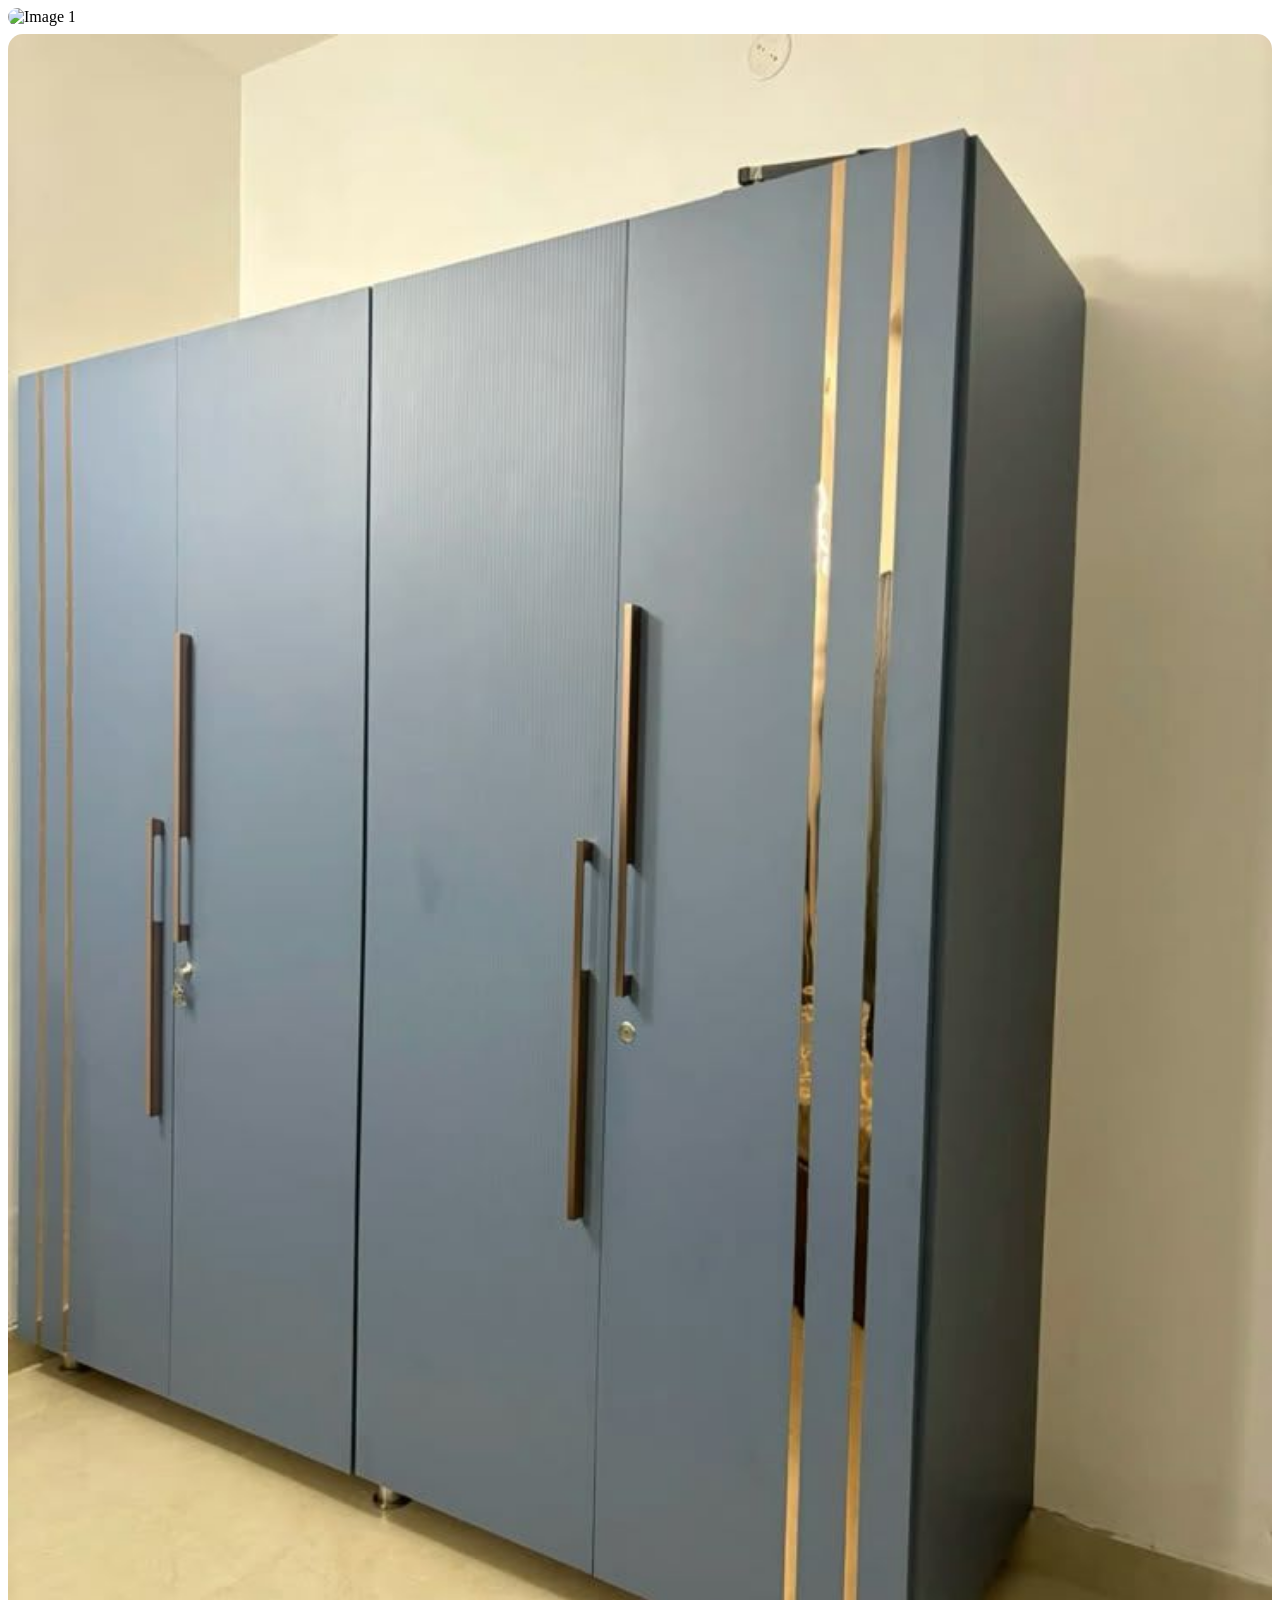
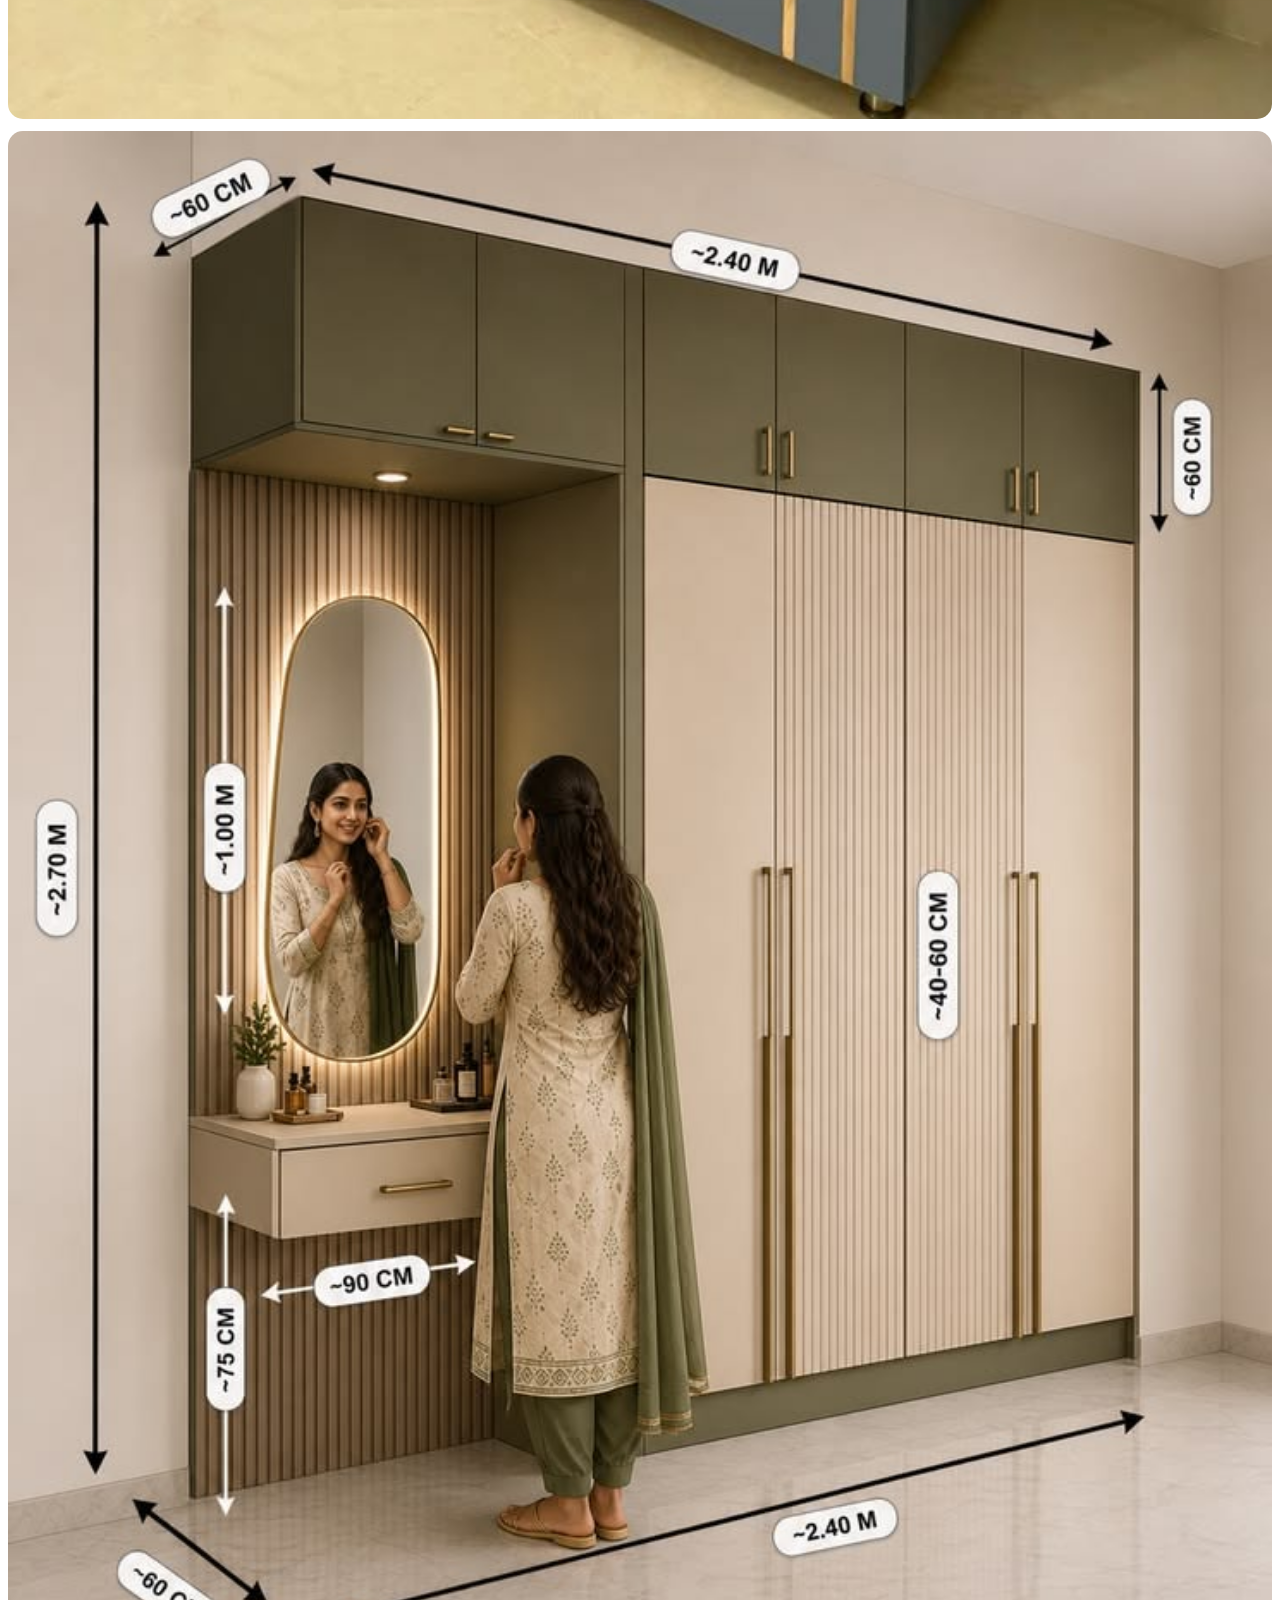
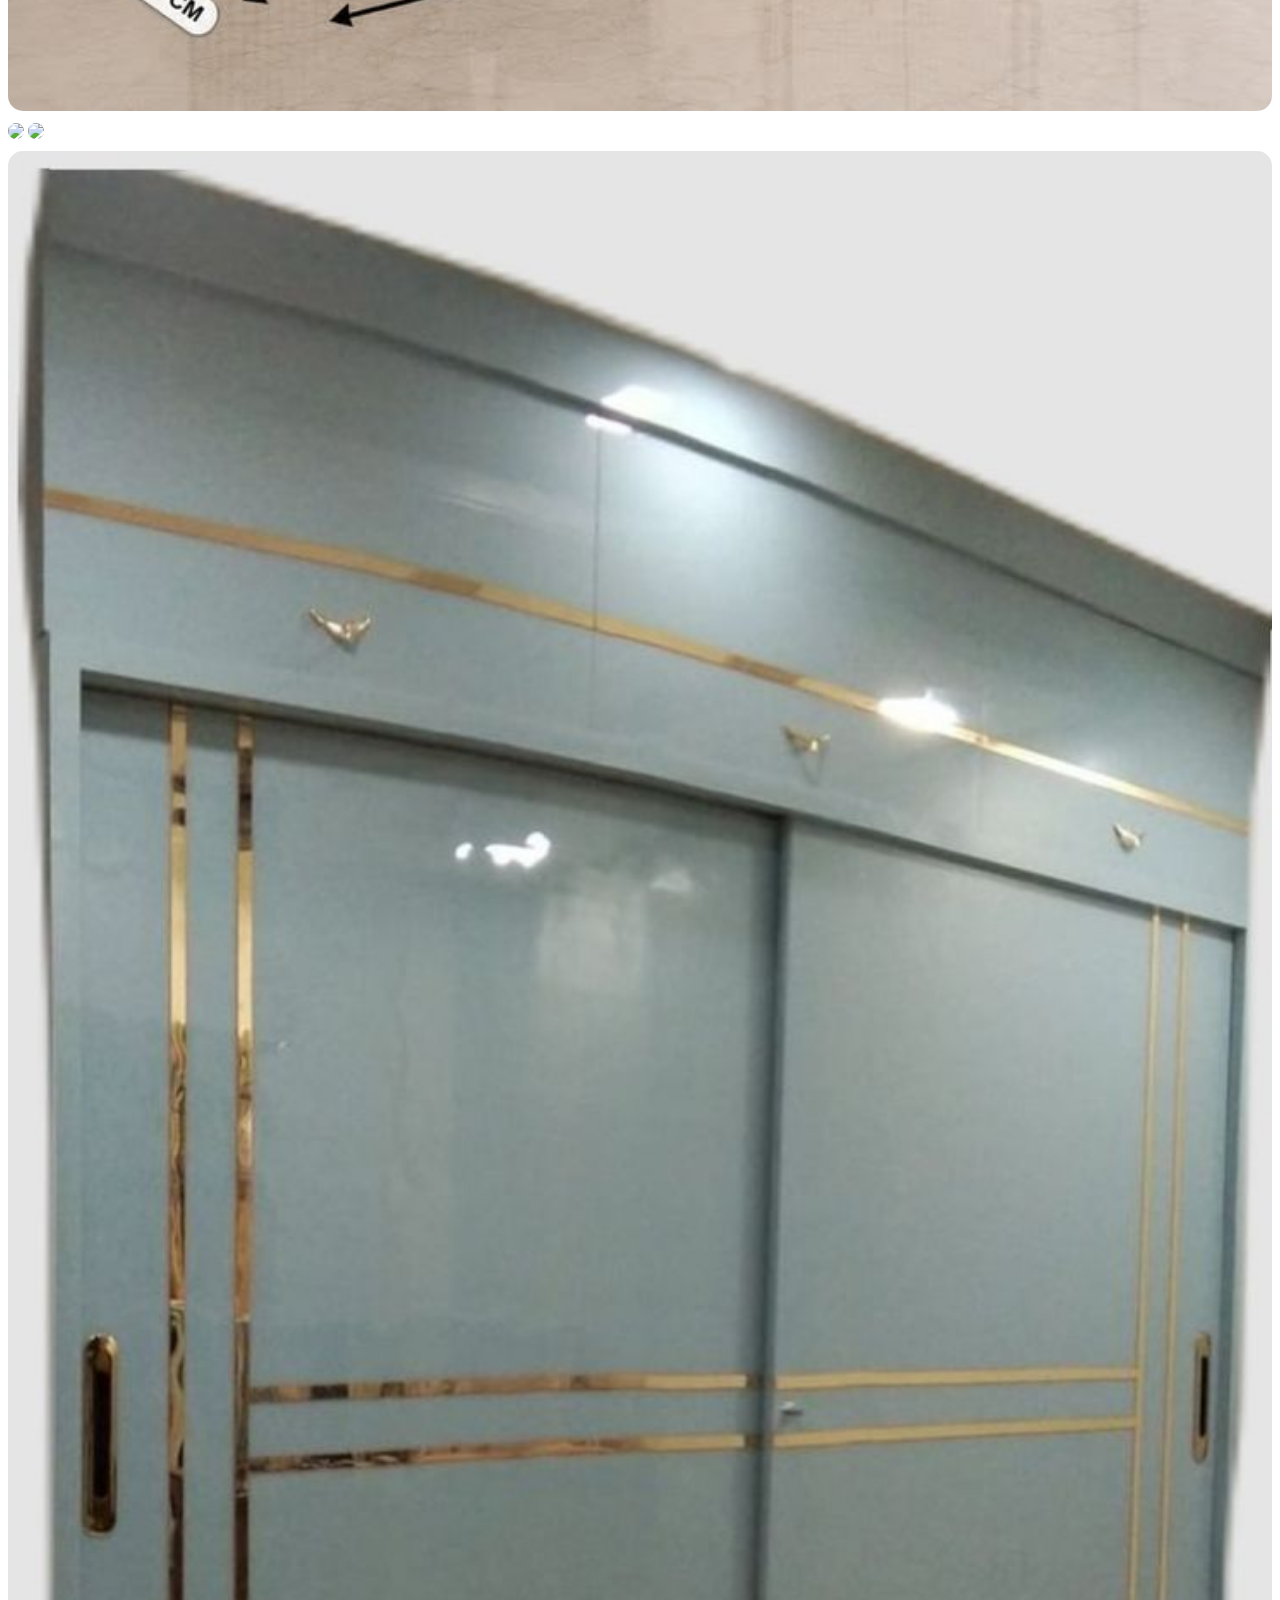
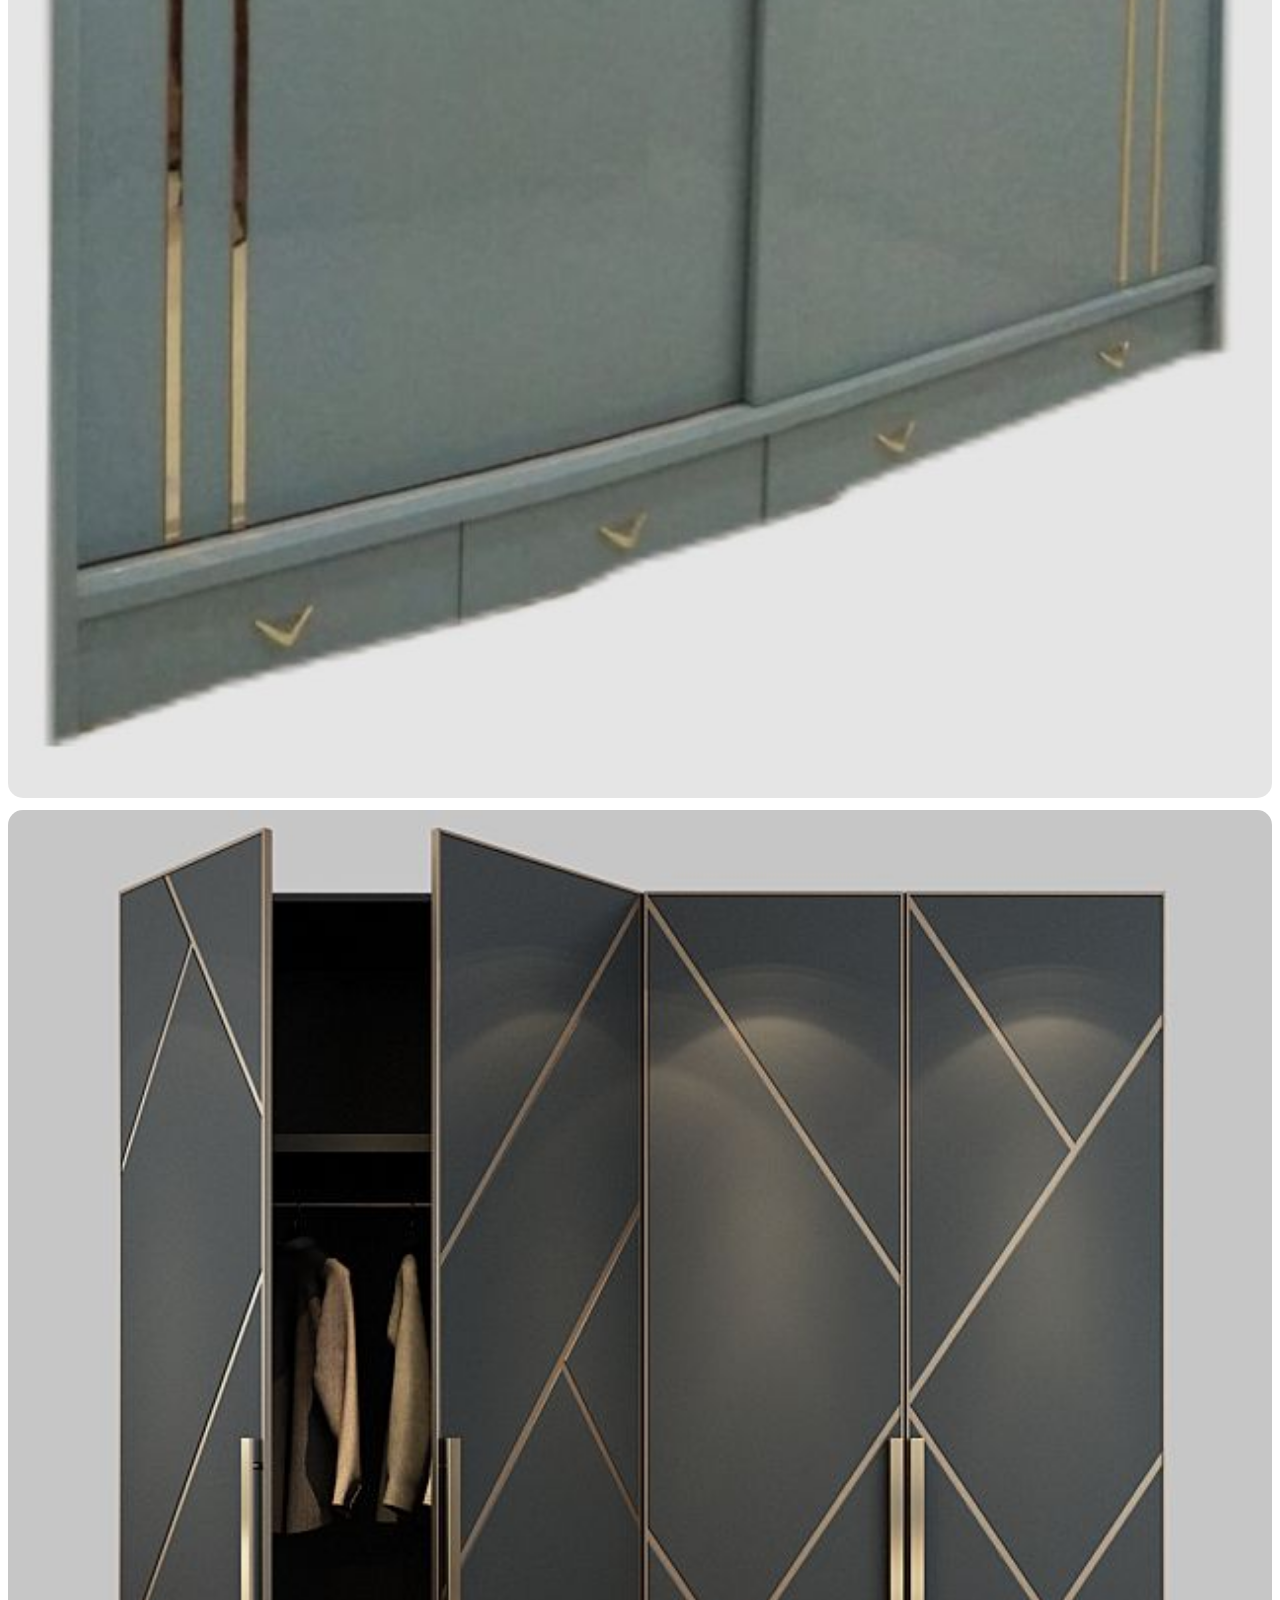
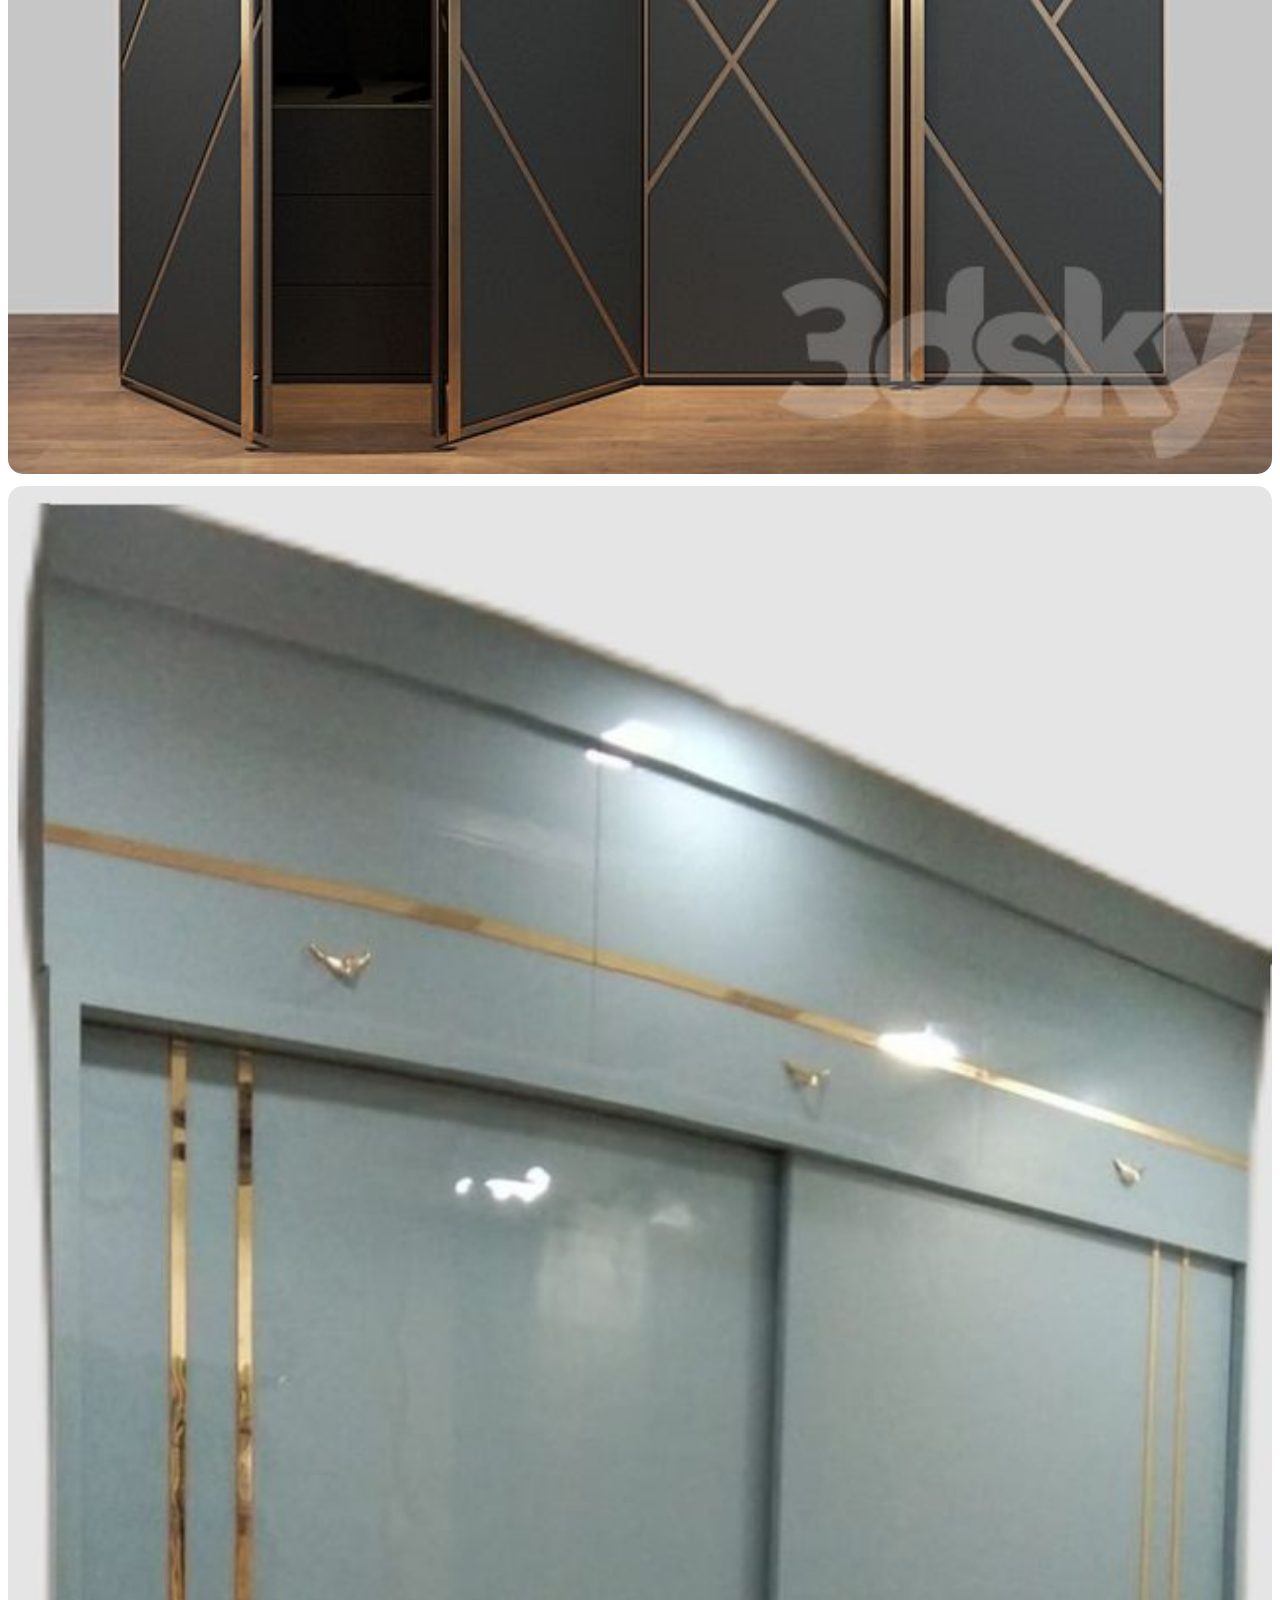
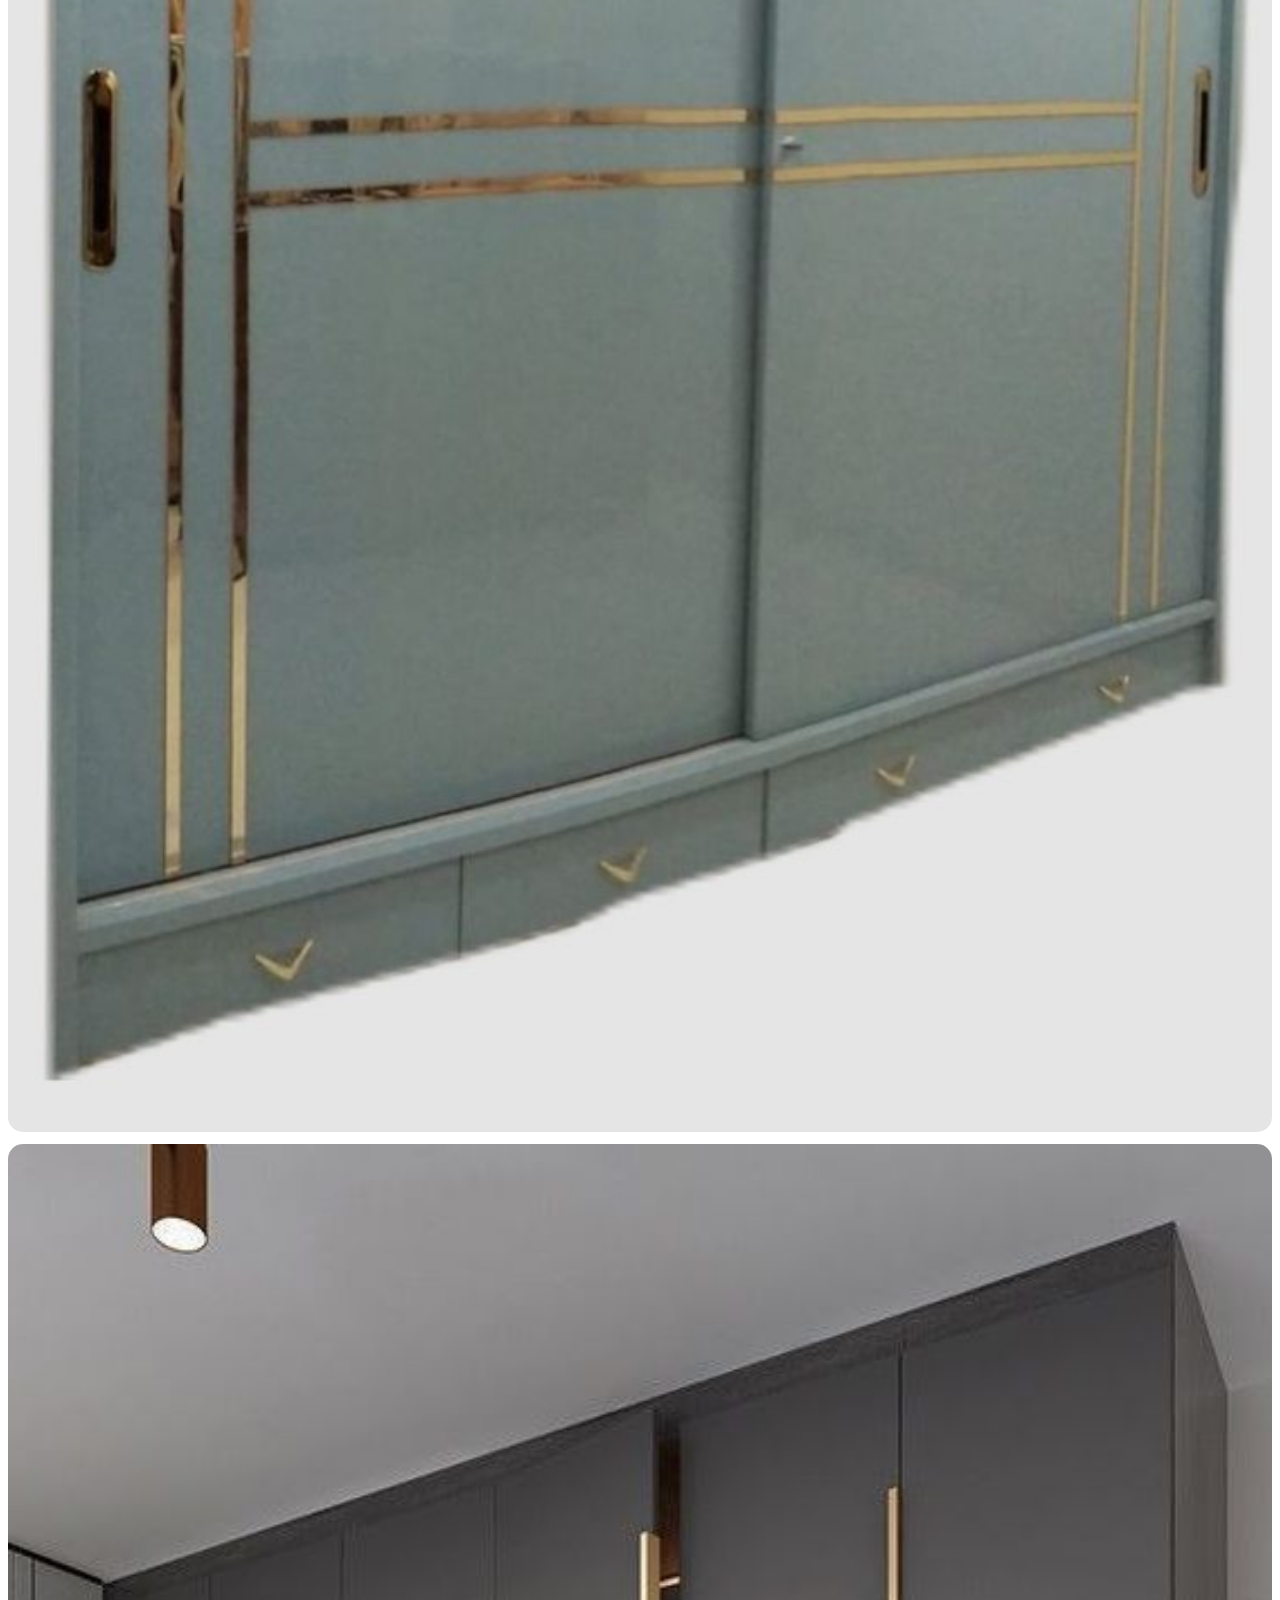
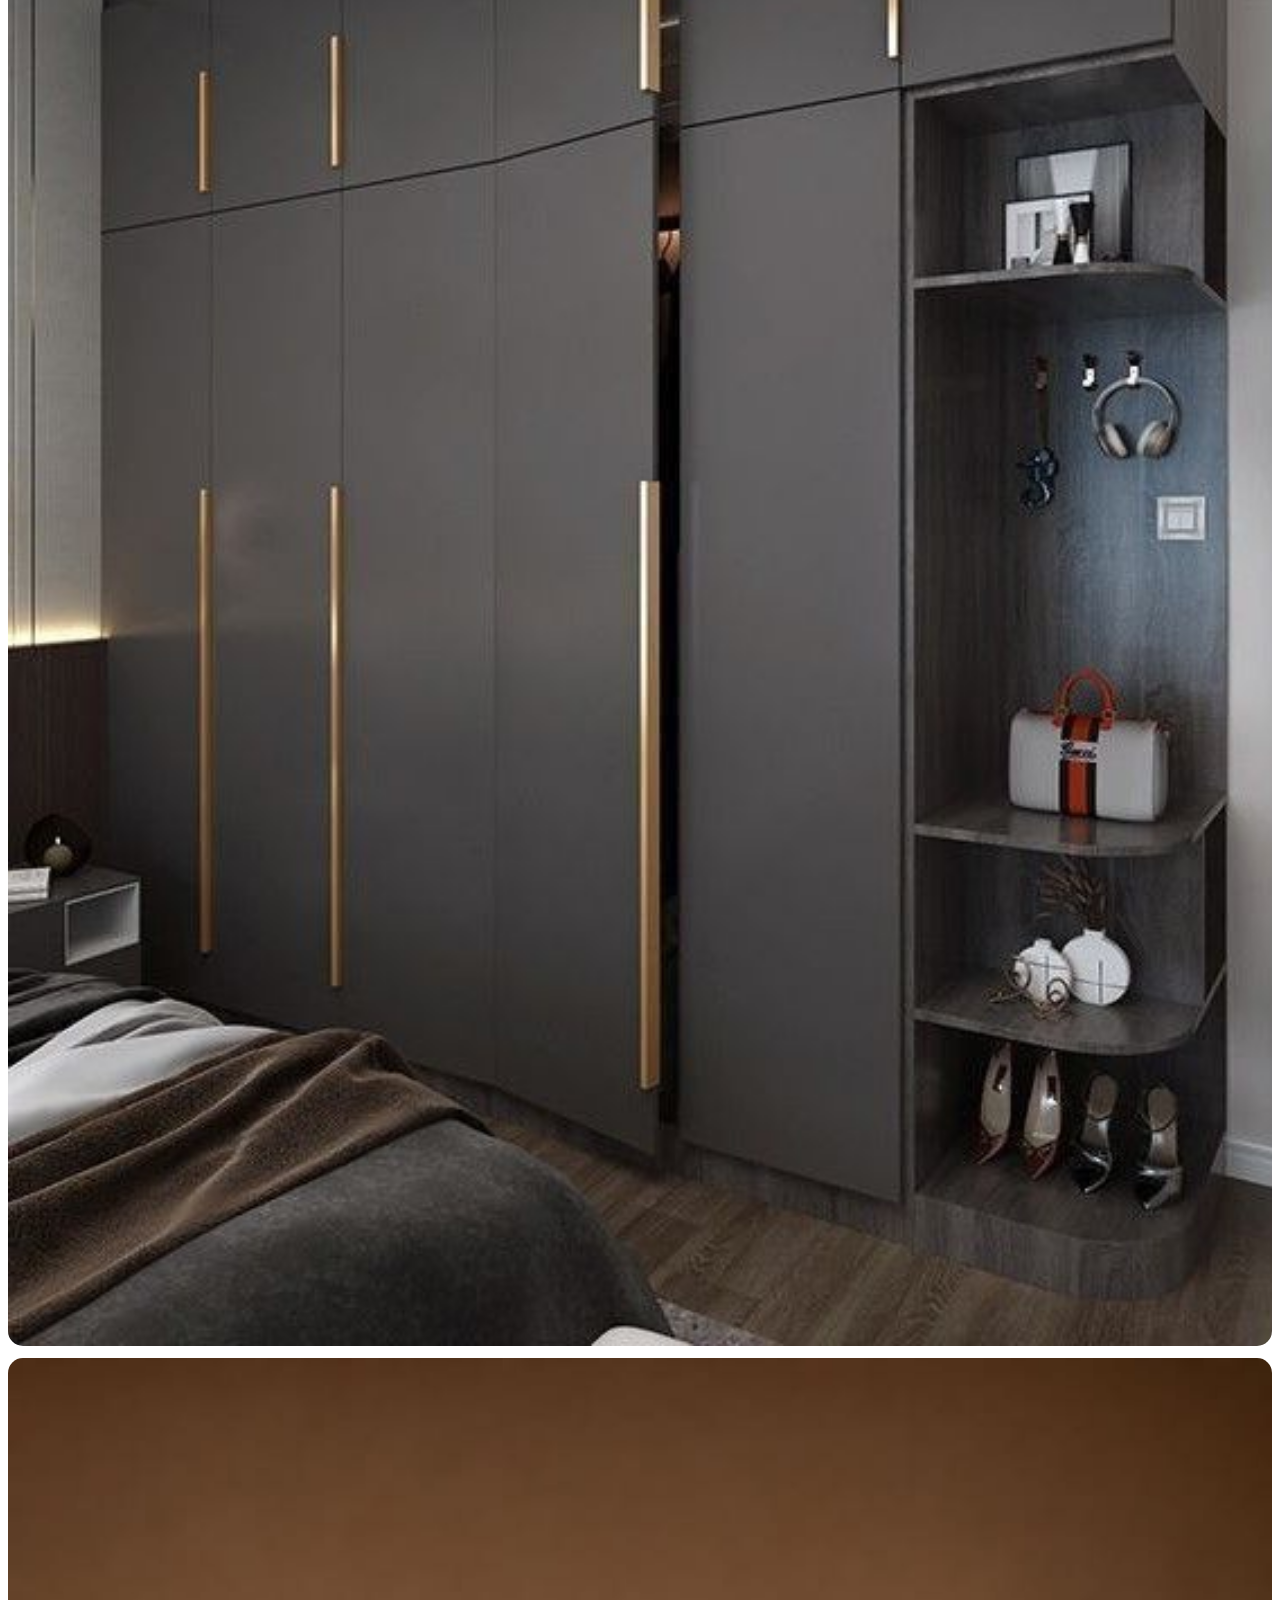
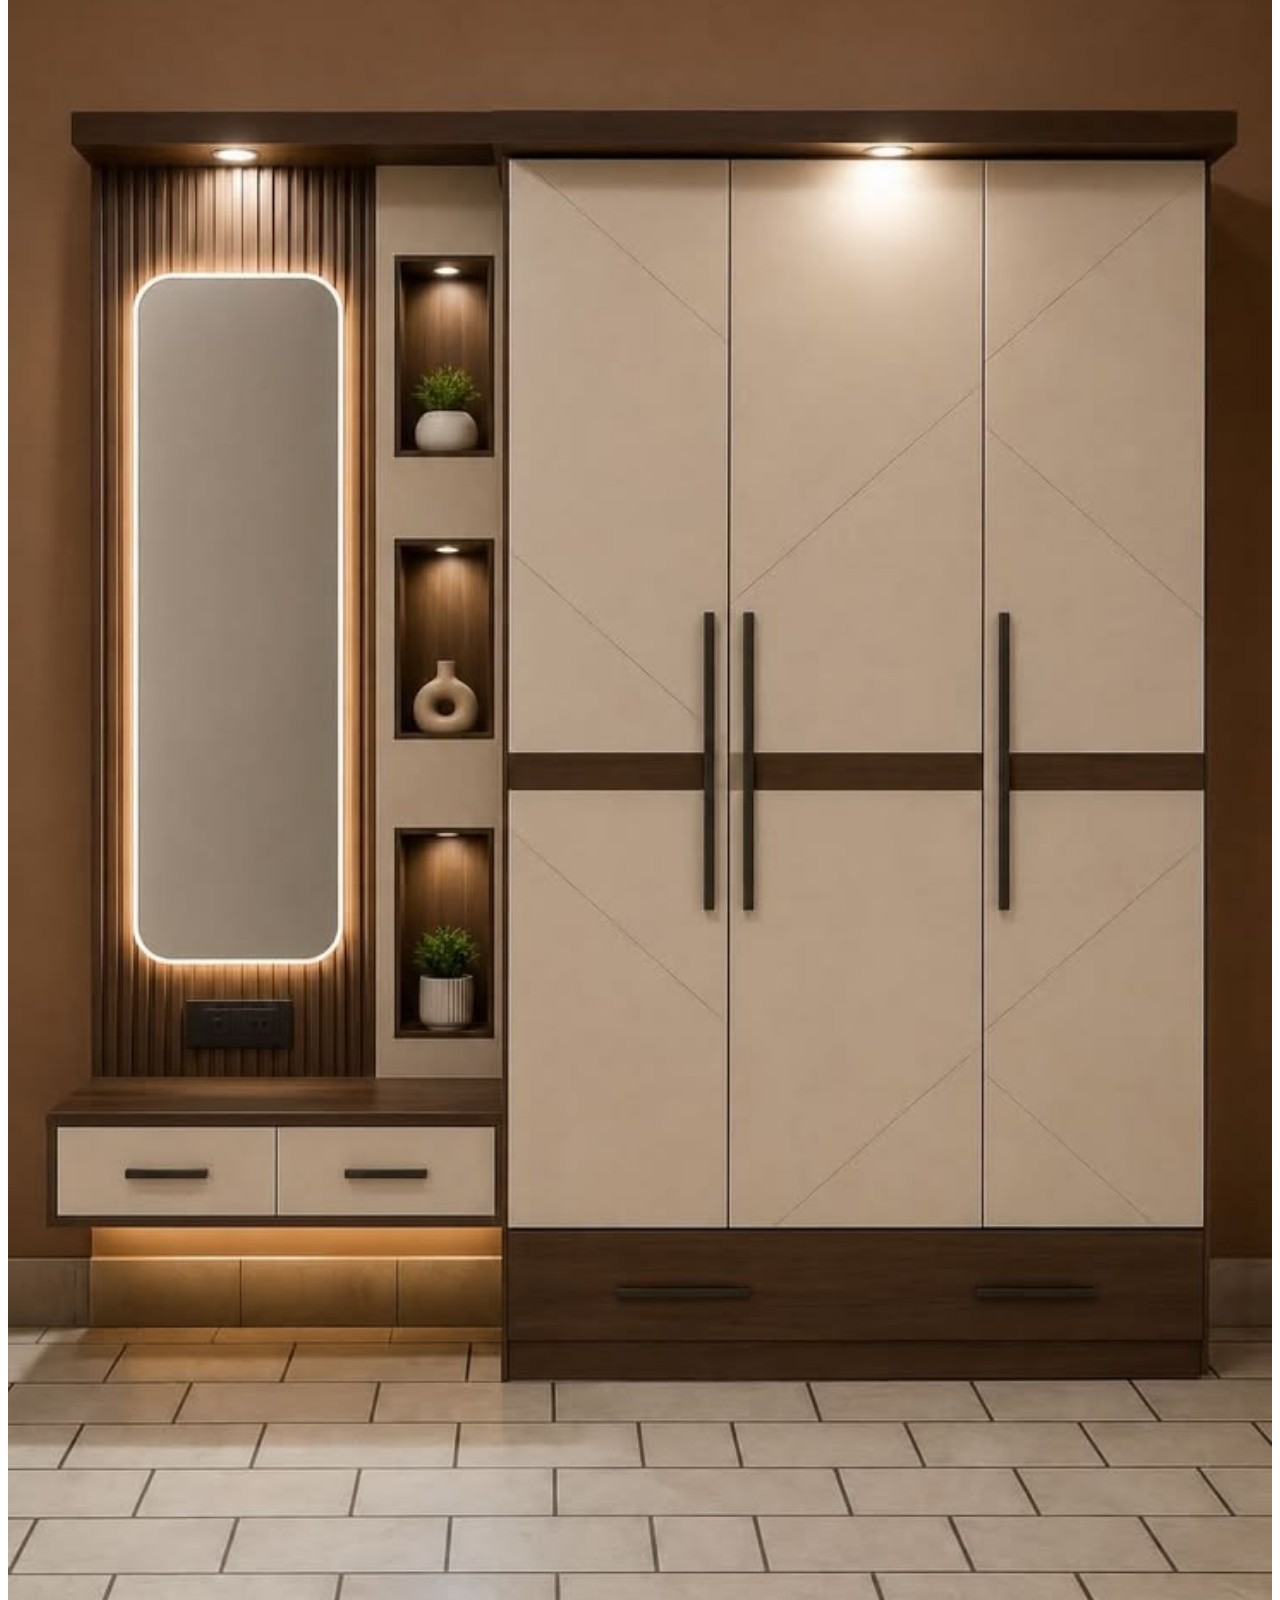
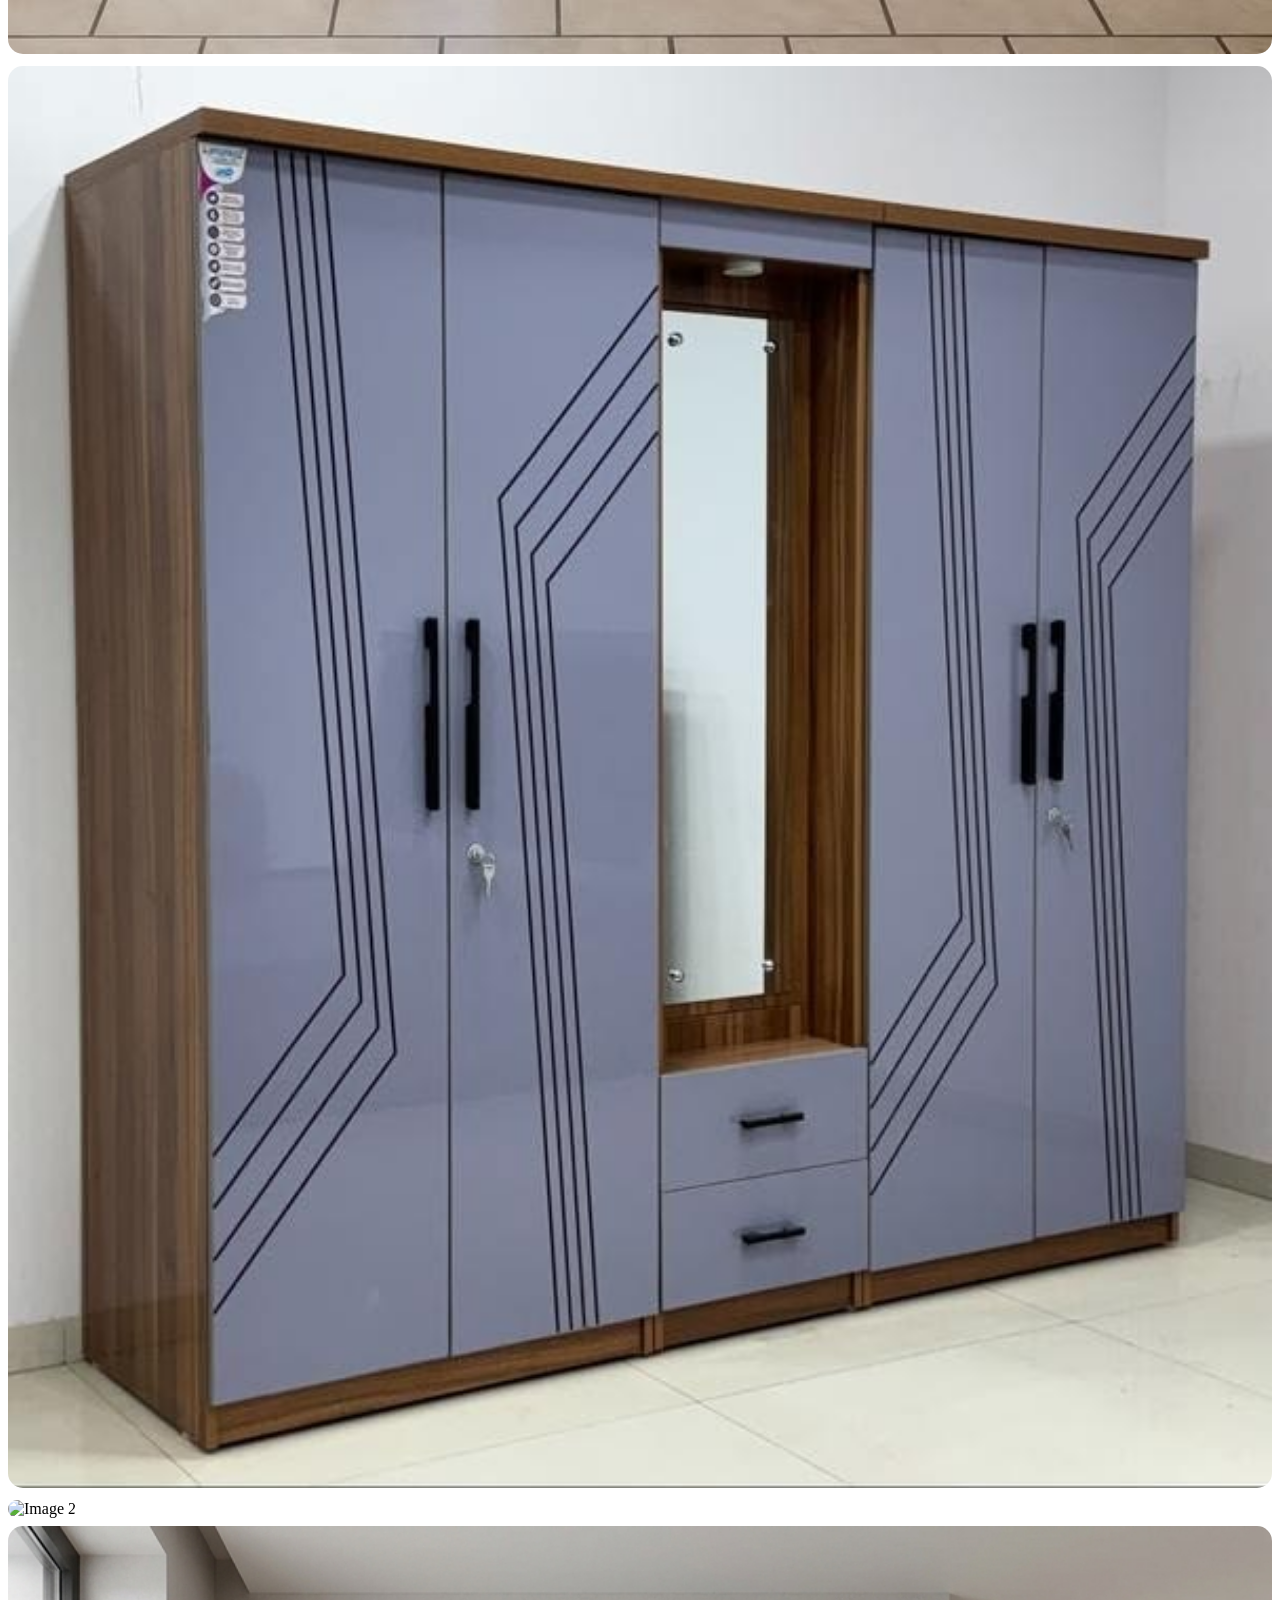
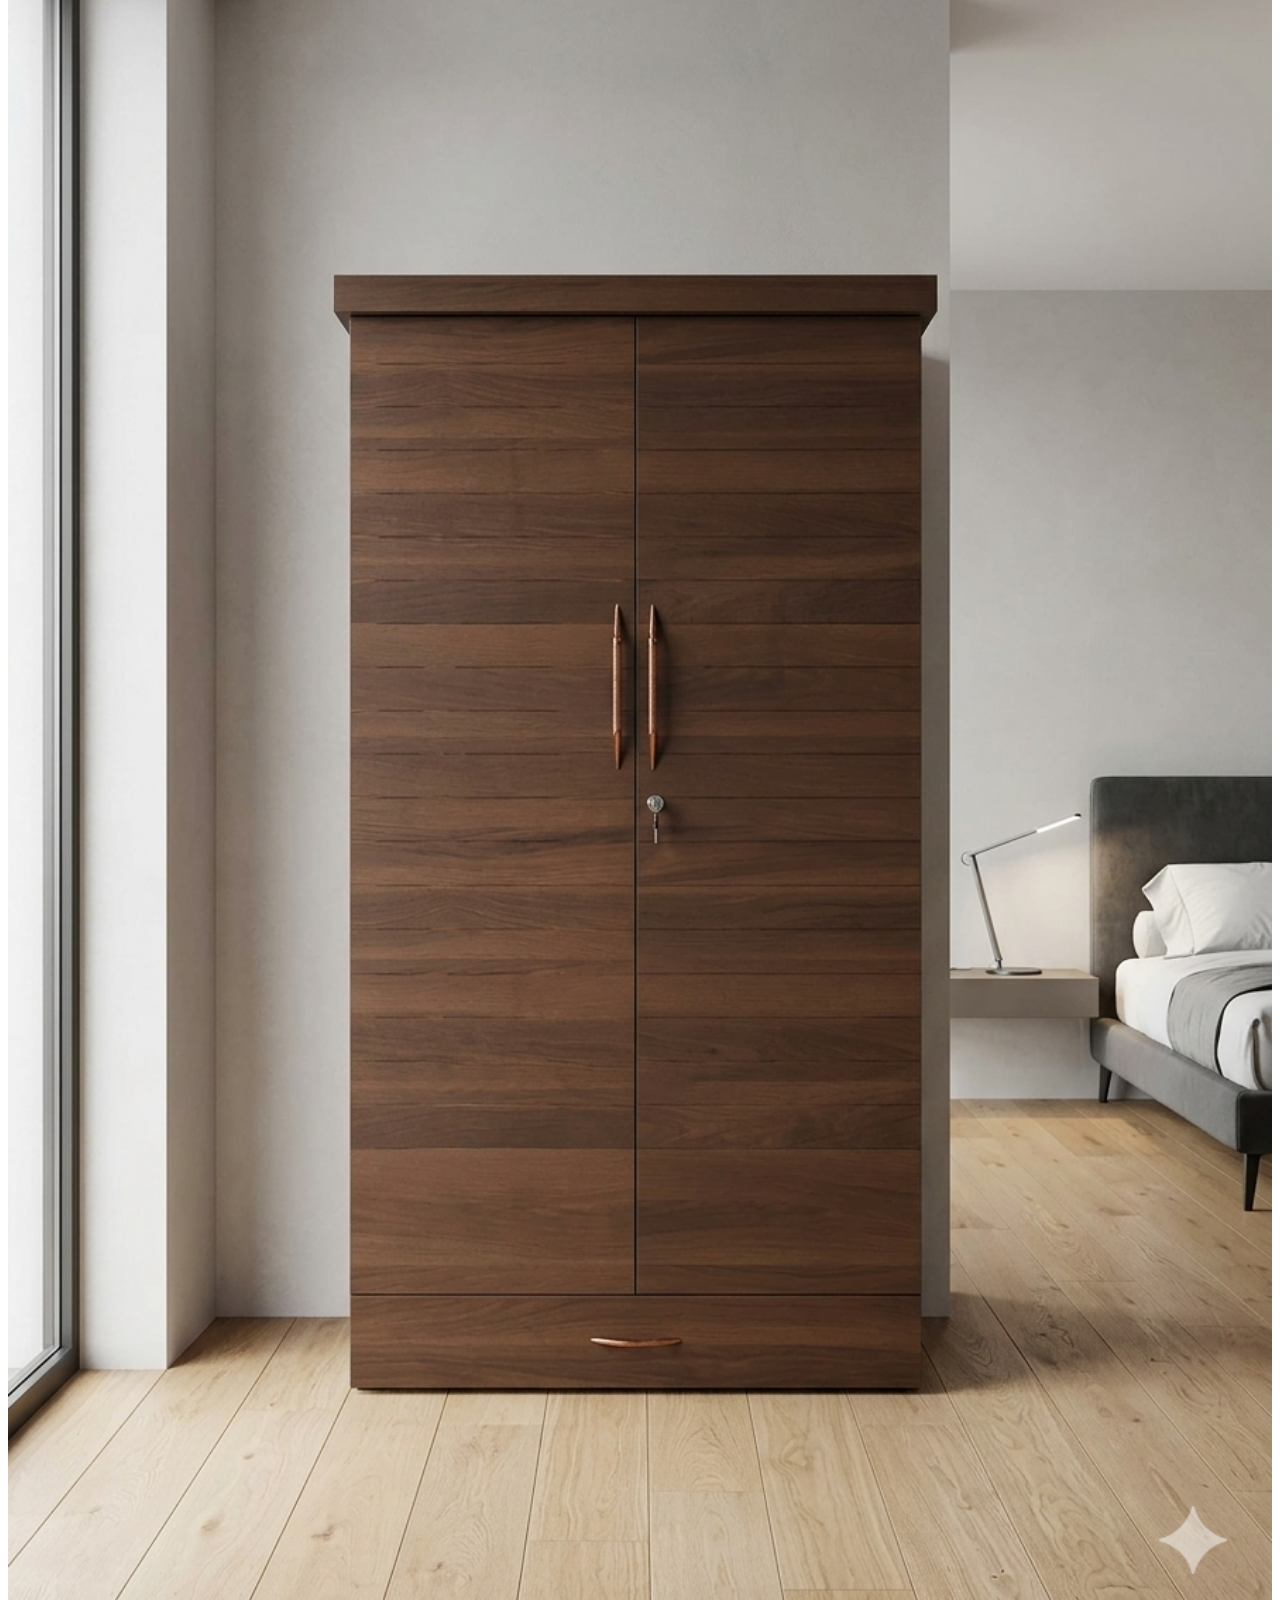
==== almira.html @ 518c730d "making every type of product its own gallery" ====
<!DOCTYPE html>
<html lang="en">
<head>
    <meta charset="UTF-8">
    <meta name="viewport" content="width=device-width, initial-scale=1.0">
    <title>Document</title>
    <link rel="stylesheet" href="product.css">
</head>
<body>
    <div class="bed-images">
        <img src="./Funiture.Assets/Almira/Almari (1).png" alt="Image 1">
        <img src="./Funiture.Assets/Almira/110f053b0e1bbcf45f43e12685ad4d3d.jpg" alt="Image 2">
        <img src="./Funiture.Assets/Almira/14ebe5d82b6c03dc8e6a86c99adcae7a.jpg" alt="Image 3">
        <img src="./Funiture.Assets/Almira/213dc50358bba0dd2d1778da8c7446e6.jpg 4">
        <img src="./Funiture.Assets/Almira/45a73d1a9472a0dc52d2a43b8204ee0a.jpg 5">
        <img src="./Funiture.Assets/Almira/5f267b4f8e987b63047ed0da2f343482.jpg">
        <img src="./Funiture.Assets/Almira/4d1456efd9c41cac877cb4bddddd3490.jpg">
        <img src="./Funiture.Assets/Almira/5f267b4f8e987b63047ed0da2f343482.jpg">
        <img src="./Funiture.Assets/Almira/6ca450990a4f25431d2d0a0247bfd39b.jpg">
        <img src="./Funiture.Assets/Almira/7c76601fefdf03628aecefd7e465a7f9.jpg">
        <img src="./Funiture.Assets/Almira/8ccfb21a65262eac4996fe005dfc0c9b.jpg" alt="Image 1">
        <img src="./Funiture.Assets/Almira/image_3fefe80e (1).png" alt="Image 2">
        <img src="./Funiture.Assets/Almira/image_a862c264 (1) (1).png" alt="Image 3">
        <img src="./Funiture.Assets/Almira/Screenshot_20250320_114759_Gallery (2) (1).jpg" alt="Image 4">
    </div>
    <dialog id="image-modal">
    <img id="modal-img" src="" alt="Full View">
    </dialog>
    <script src="product.js"></script>
    
</body>
</html>
---- product.css ----
body{
    background: #fff;
}



.breadcrum{
    padding: 10px 20px;
    font-size: 12px;
    color: 3565656;
}
.product-display{
    min-hight: 100%;
    padding: 10px 20px;
    display: flex;
}
.product-d-images{
    display: flex;
    gap: 10px;
    ;
}
.product-icon{
    display: flex;
    flex-direction: column;
    gap: 10px;
}
.product-icon img{
    border: 1px solid gray;
    border-radius: 10px;
    padding: 5px;

}
.product-d-details{
    margin: 0 20px;
}
.product-tittle{
    font-size: 25px;

}
.brand-store{
    margin-top: 5px;
    color: #007185;
    font-size: 14px;
}
.product-rating{
    display: flex;
    flex-direction: column;
    gap:10px;

}
.product-rating div{
    display: flex;
    align-items: center;
    gap: 10px;
}
.product-rating p{
    color: #007185;
}
.product-rating span{
    color: white;
    background: #c73500;
    padding: 2px 5px;
    border-radius: 3px;
    font-size: 14px;
}
.product-rating h5{
    font-weight: 400;
}
.product-d-price{
    display: flex;
    flex-direction: column;
    gap: 5px;
}
.product-d-price div{
    display: flex;
    align-items: center;
    gap: 10px;
    margin: 10px 0;

}
.product-d-price div p{
    font-size: 20px;
    color: #c73500;
}
.product-d-price div h1 span{
    font-size: 14px;
    font-weight: 500;
}
.product-d-price div h1{
    font-size: 26px;
    font-weight: 500;
}

.product-d-price div h5{
    color: #565656;
    font-weight: 400;
}
.product-d-price h5 span{
    text-decoration: line-through;

}
.product-d-price p span{
    color: #007185;
}
/*--------------bed images css ------------//*/
        /* --- Your existing code --- */
.bed-images img {
    width: 100%;
    border-radius: 15px;
    margin-bottom: 8px;
    cursor: pointer; /* Change mouse cursor to a pointer to show it's clickable */
    transition: transform 0.2s ease;
}
.bed-images img:hover {
    transform: scale(1.02); /* Slight zoom effect on hover */
}
.bed-images {
    column-count: max(2, min(5, 200vw / 500px));
    column-gap: 10px;
    max-width: 1600px;
}

/* --- New Full View Styles --- */
#image-modal {
    border: none;
    background: transparent;
    padding: 0;
    max-width: 90vw;
    max-height: 90vh;
    outline: none;
}

/* Background dimming effect */
#image-modal::backdrop {
    background-color: rgba(0, 0, 0, 0.85);
    backdrop-filter: blur(5px); /* Soft blur behind the image */
}

#modal-img {
    max-width: 100%;
    max-height: 90vh;
    object-fit: contain;
    border-radius: 8px;
    display: block;
}
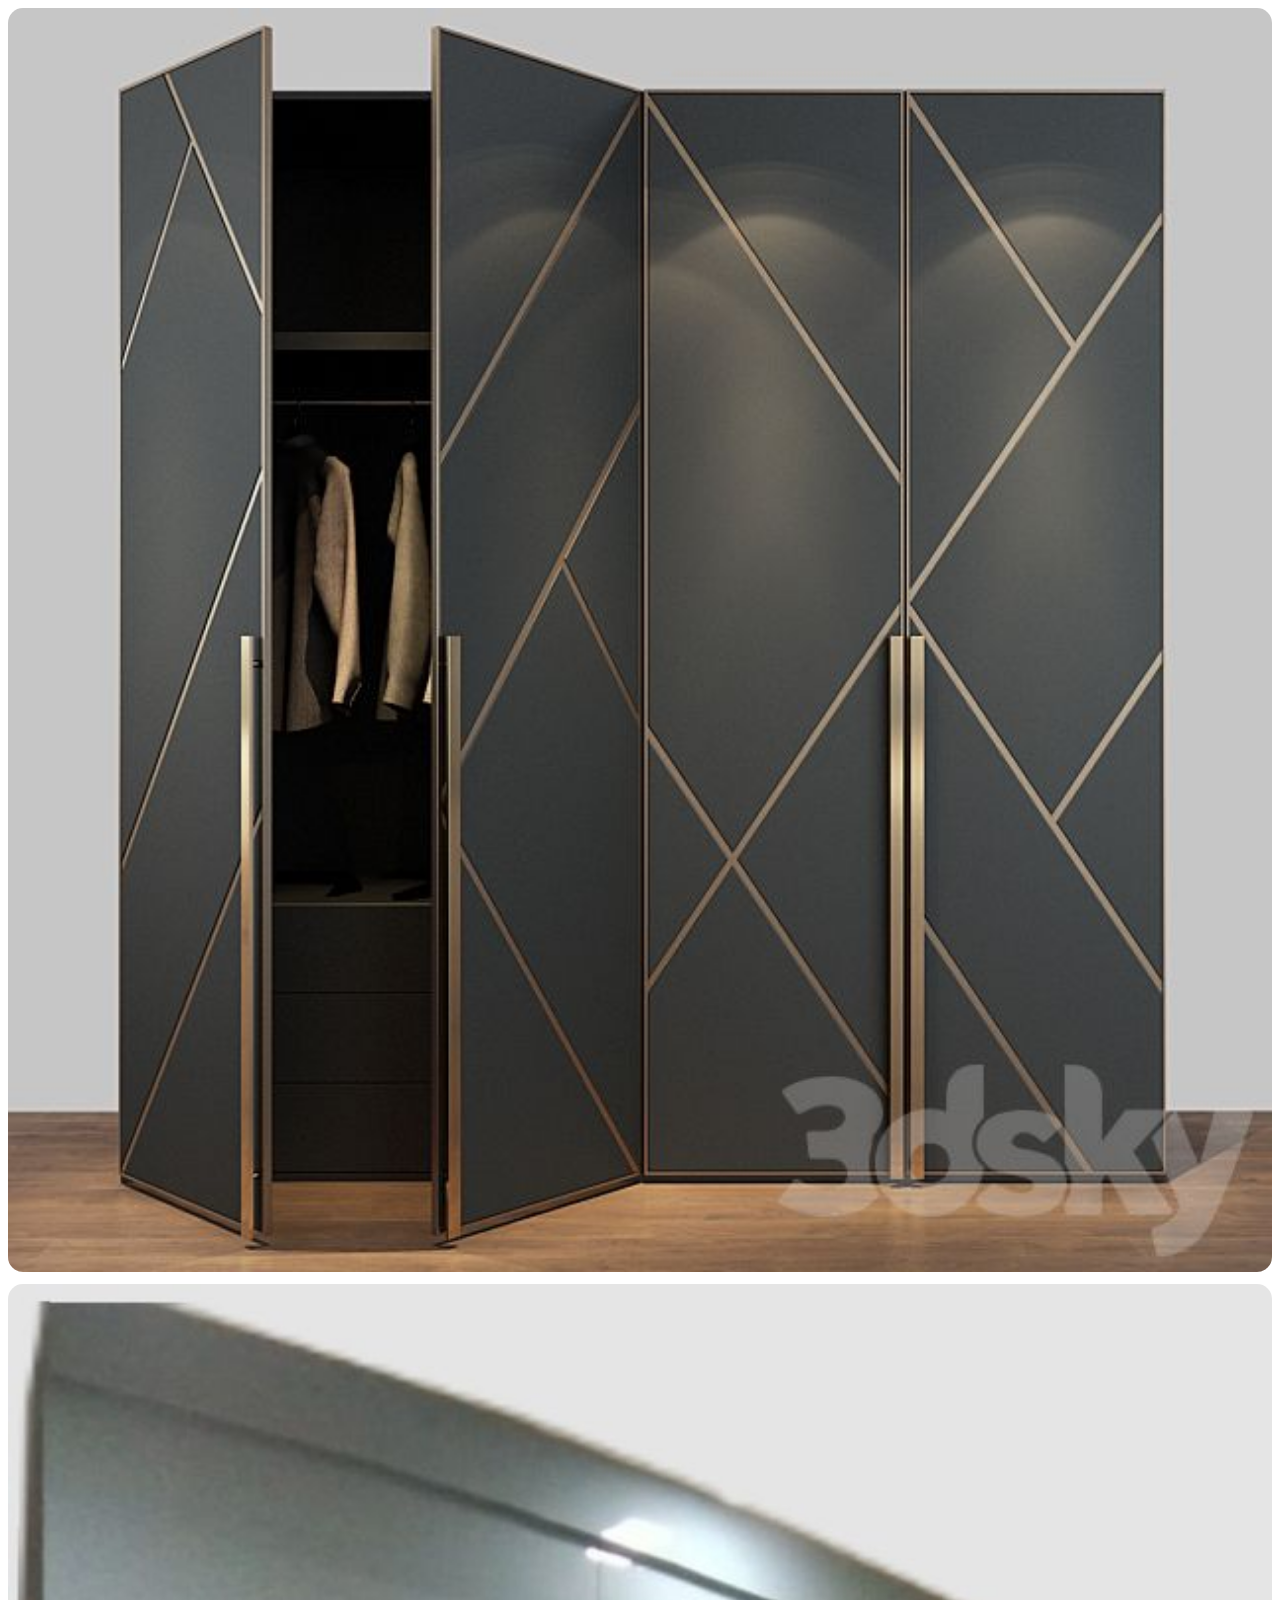
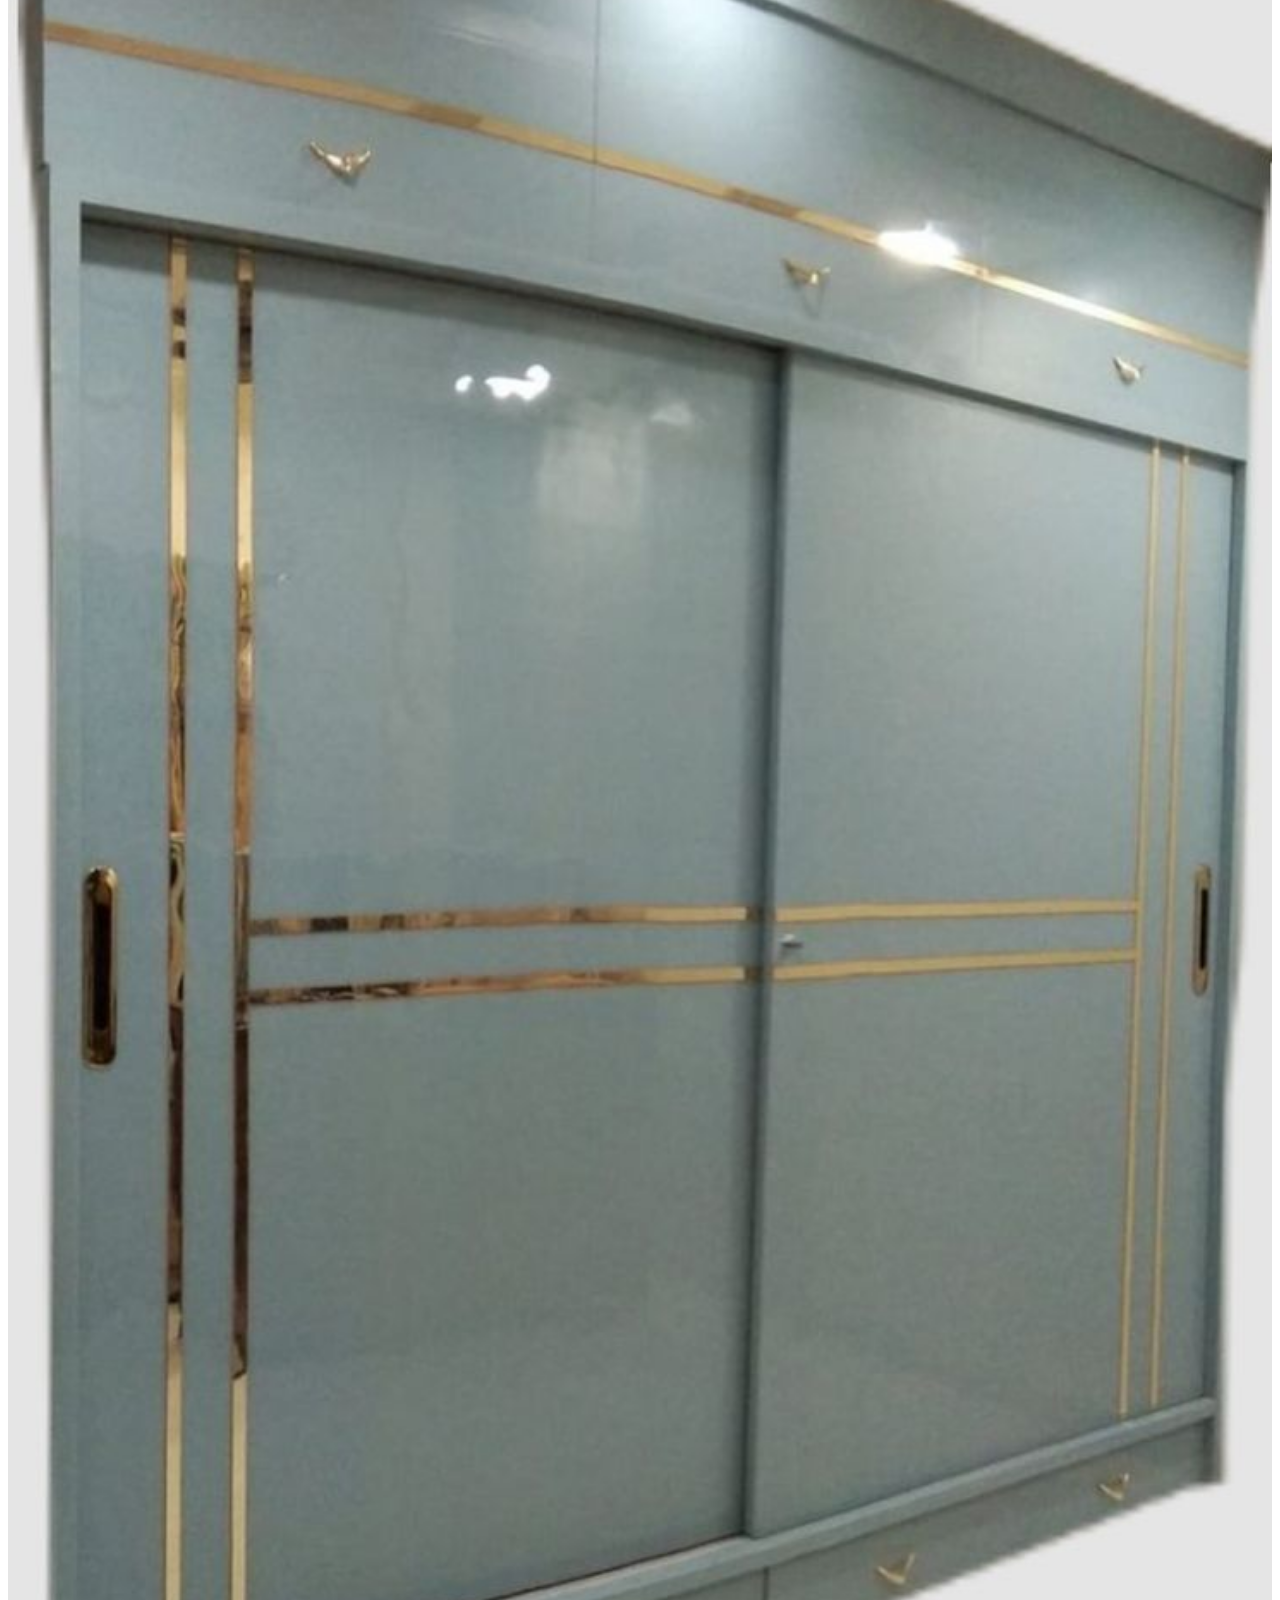
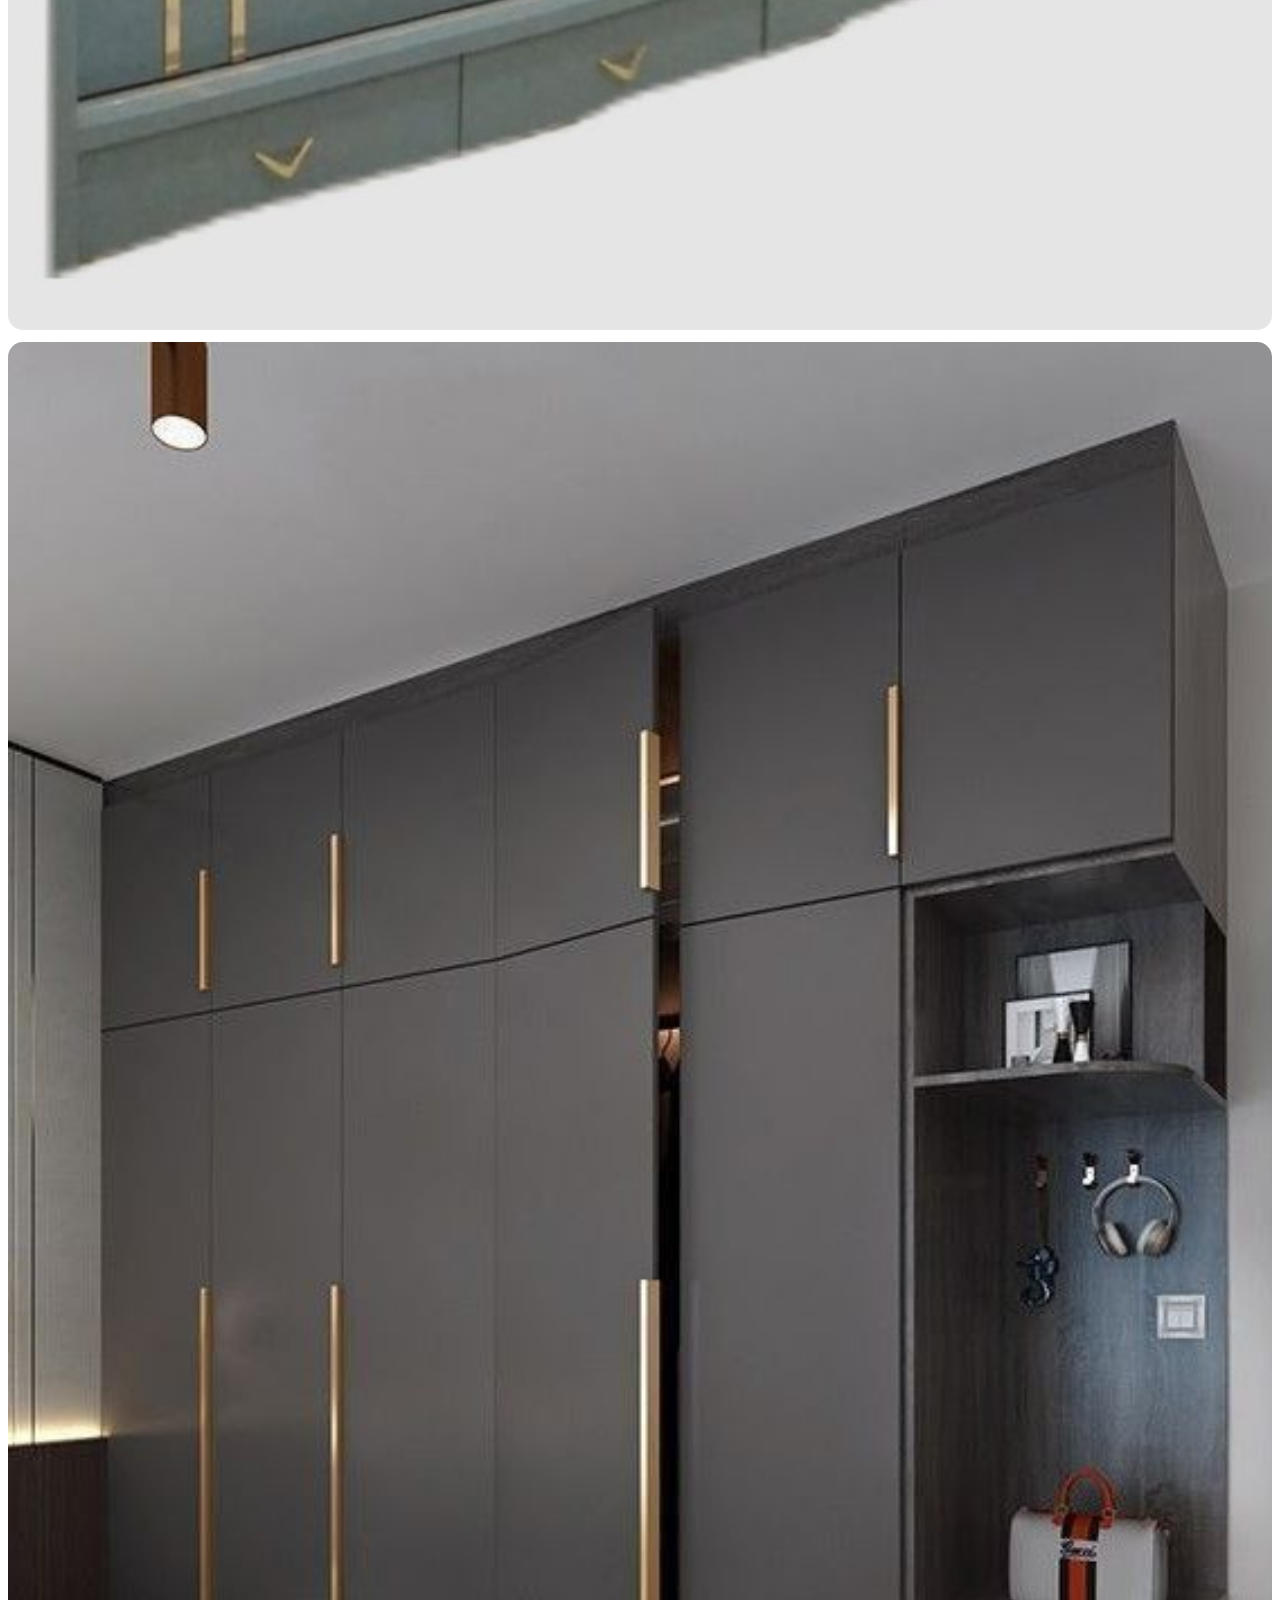
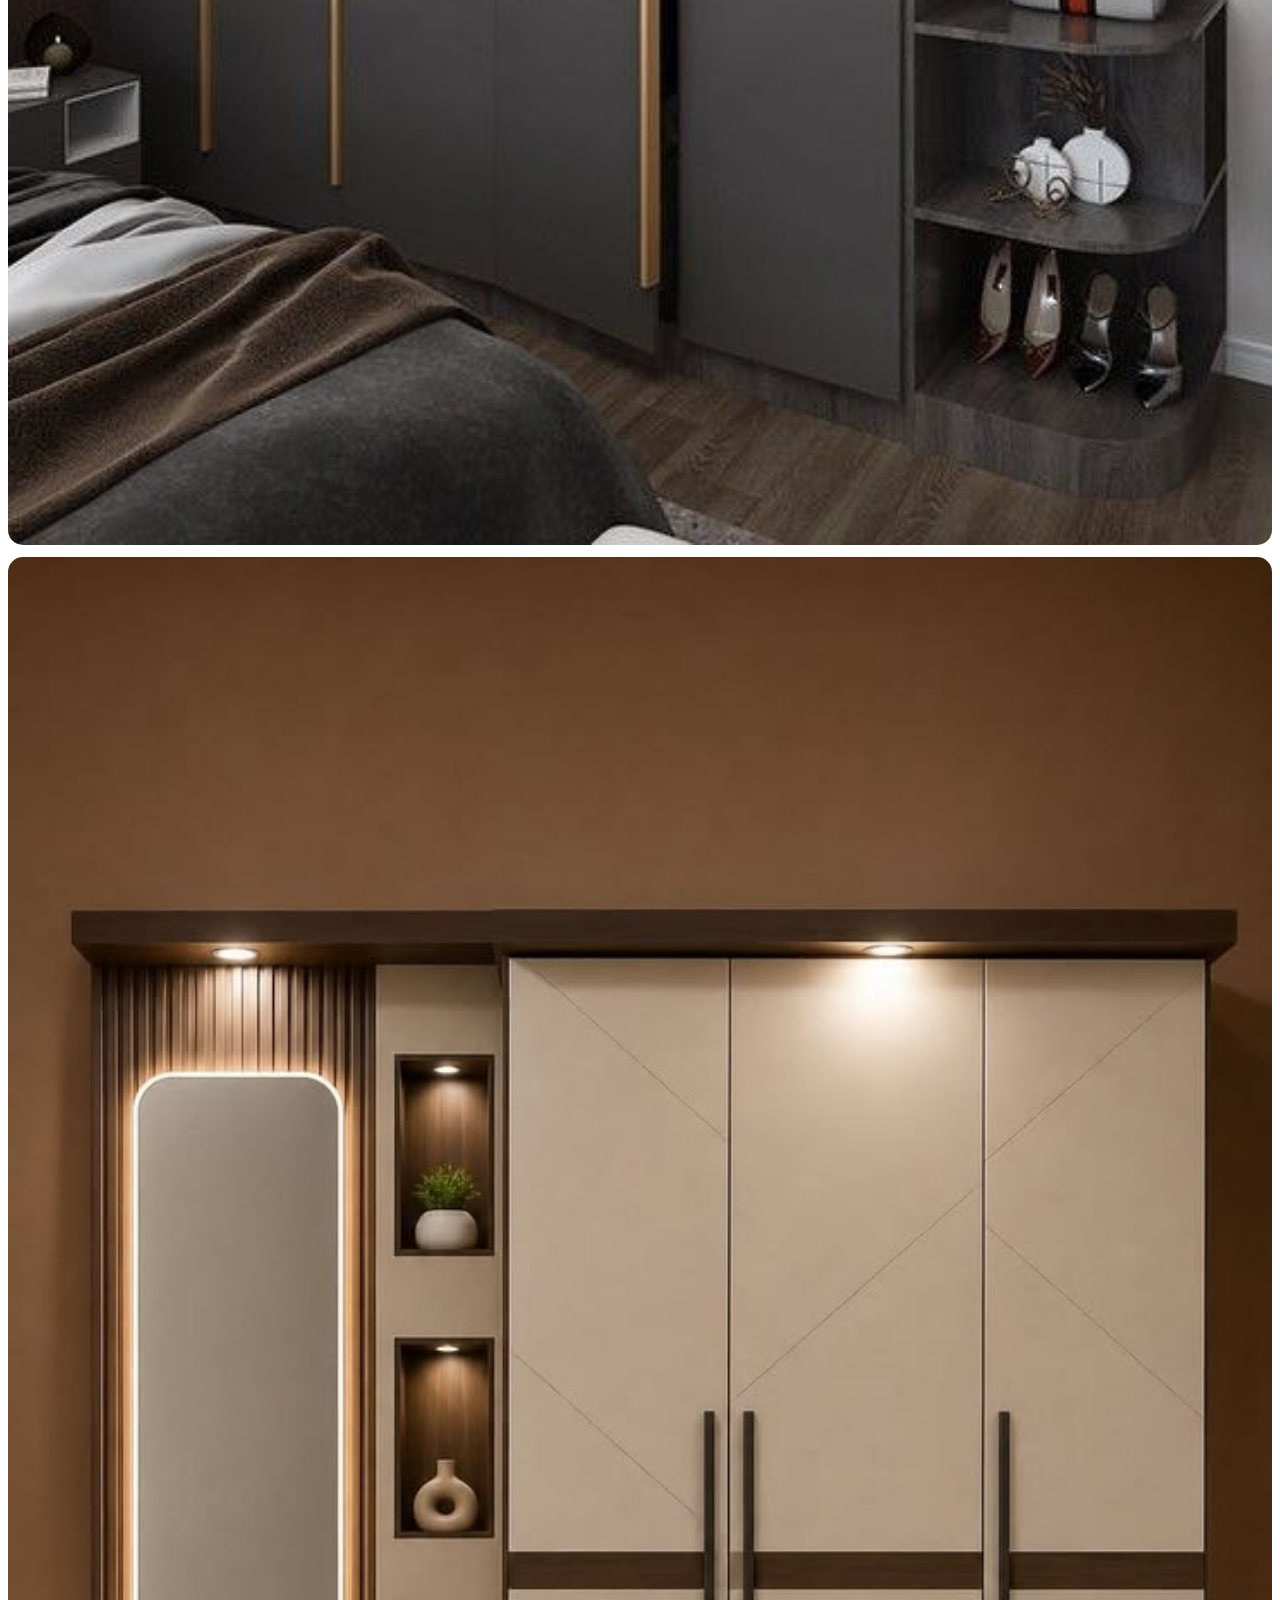
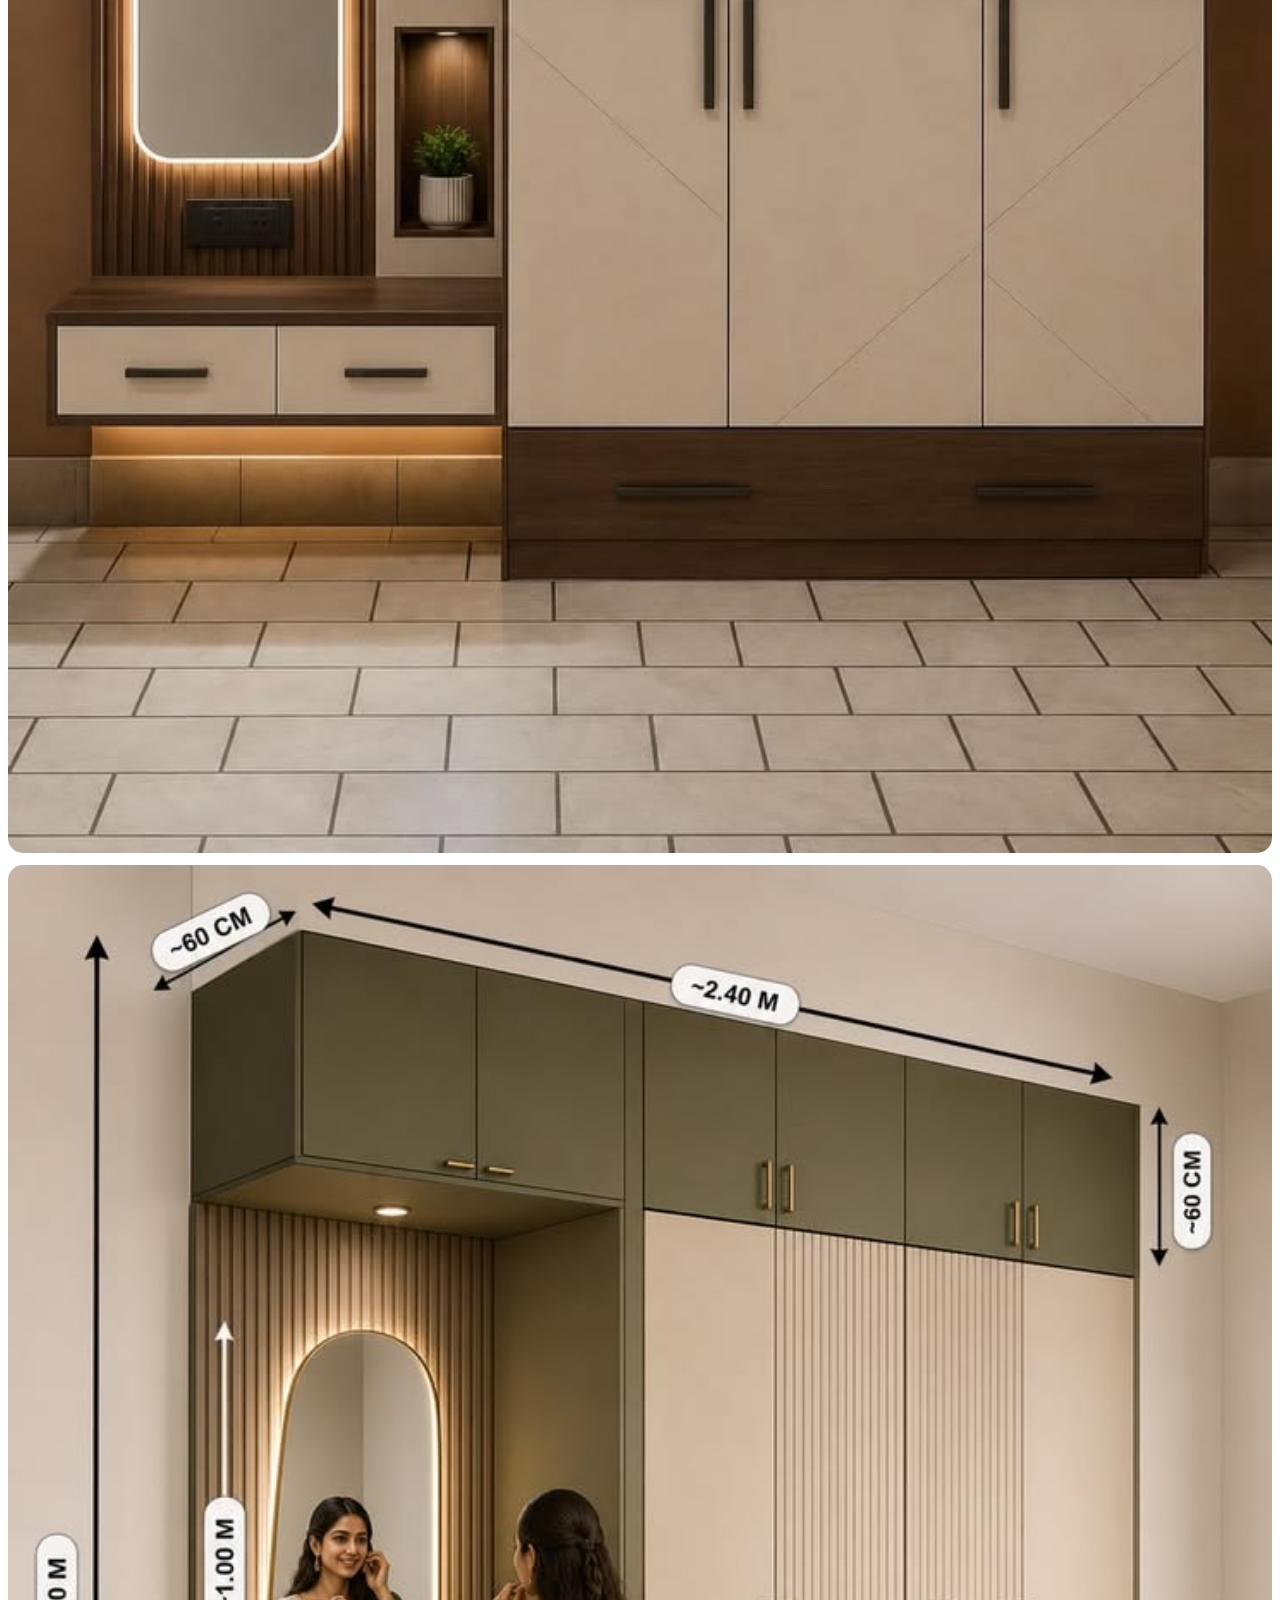
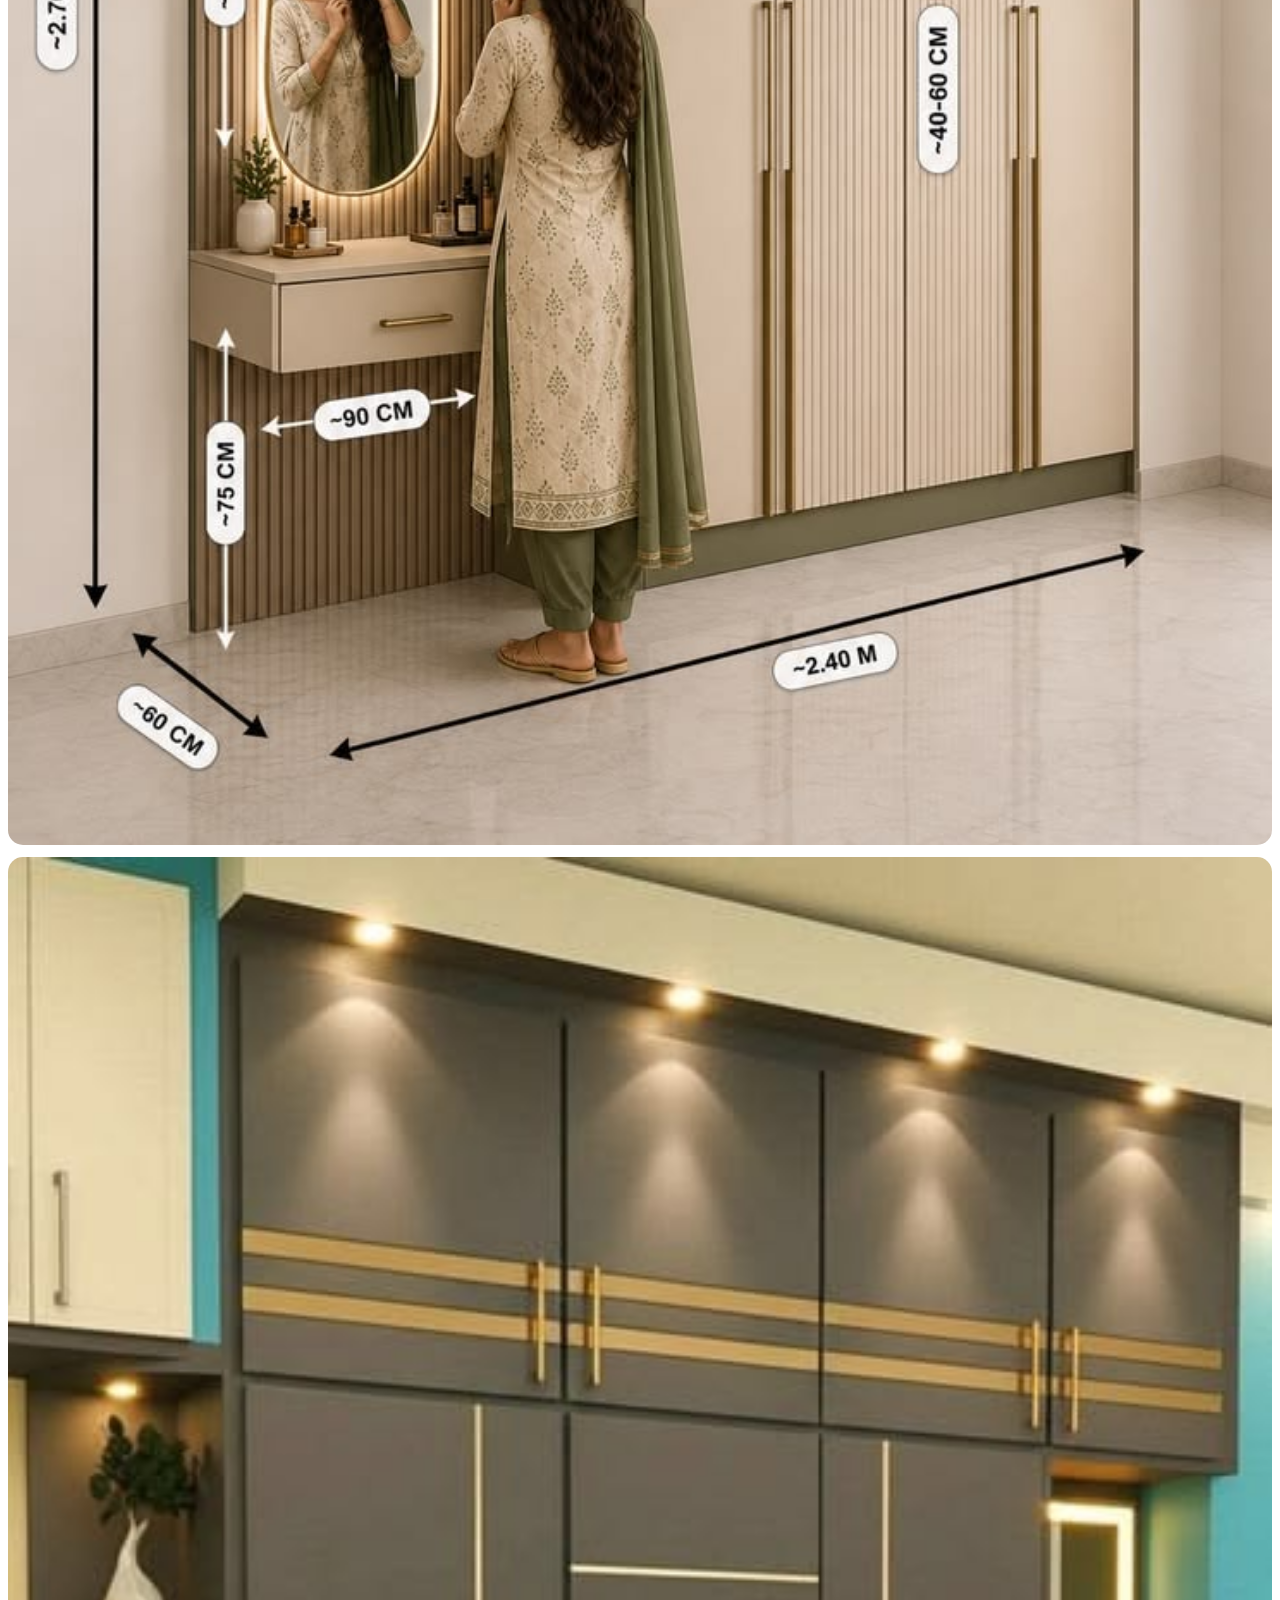
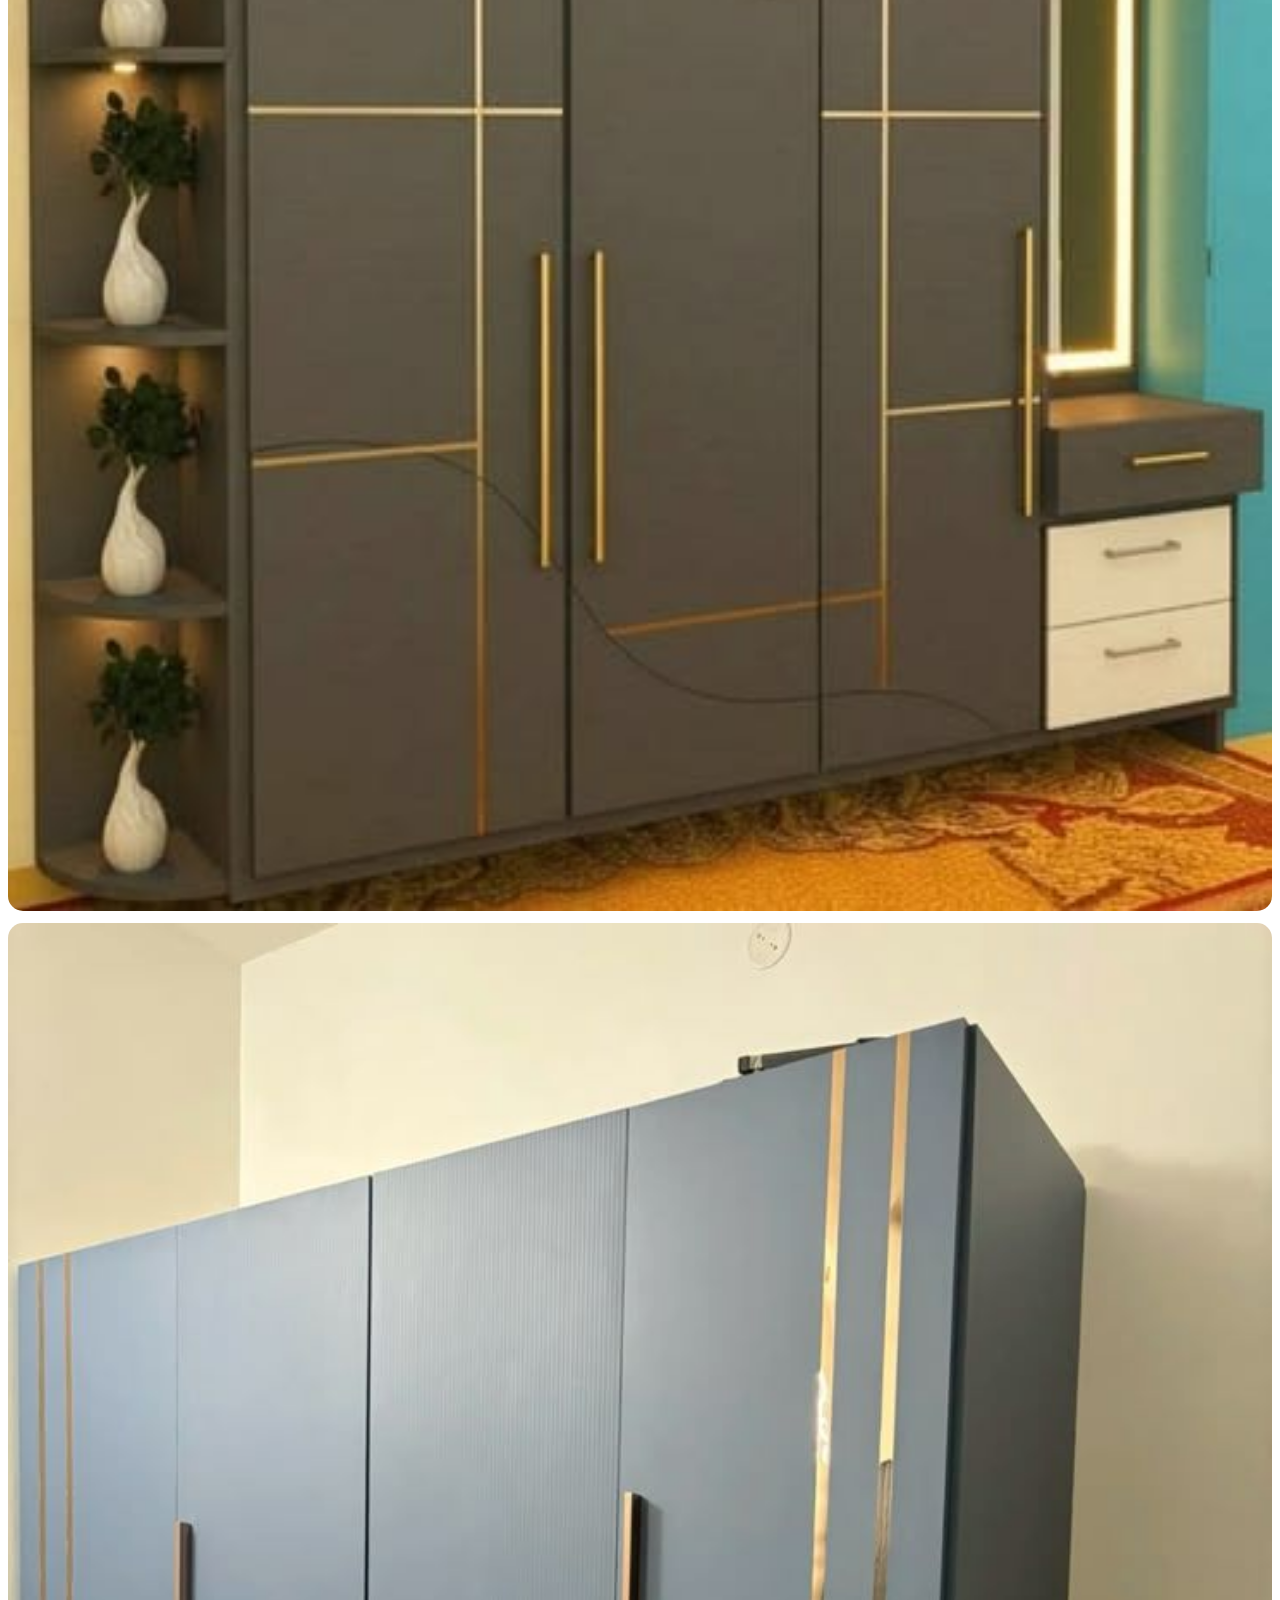
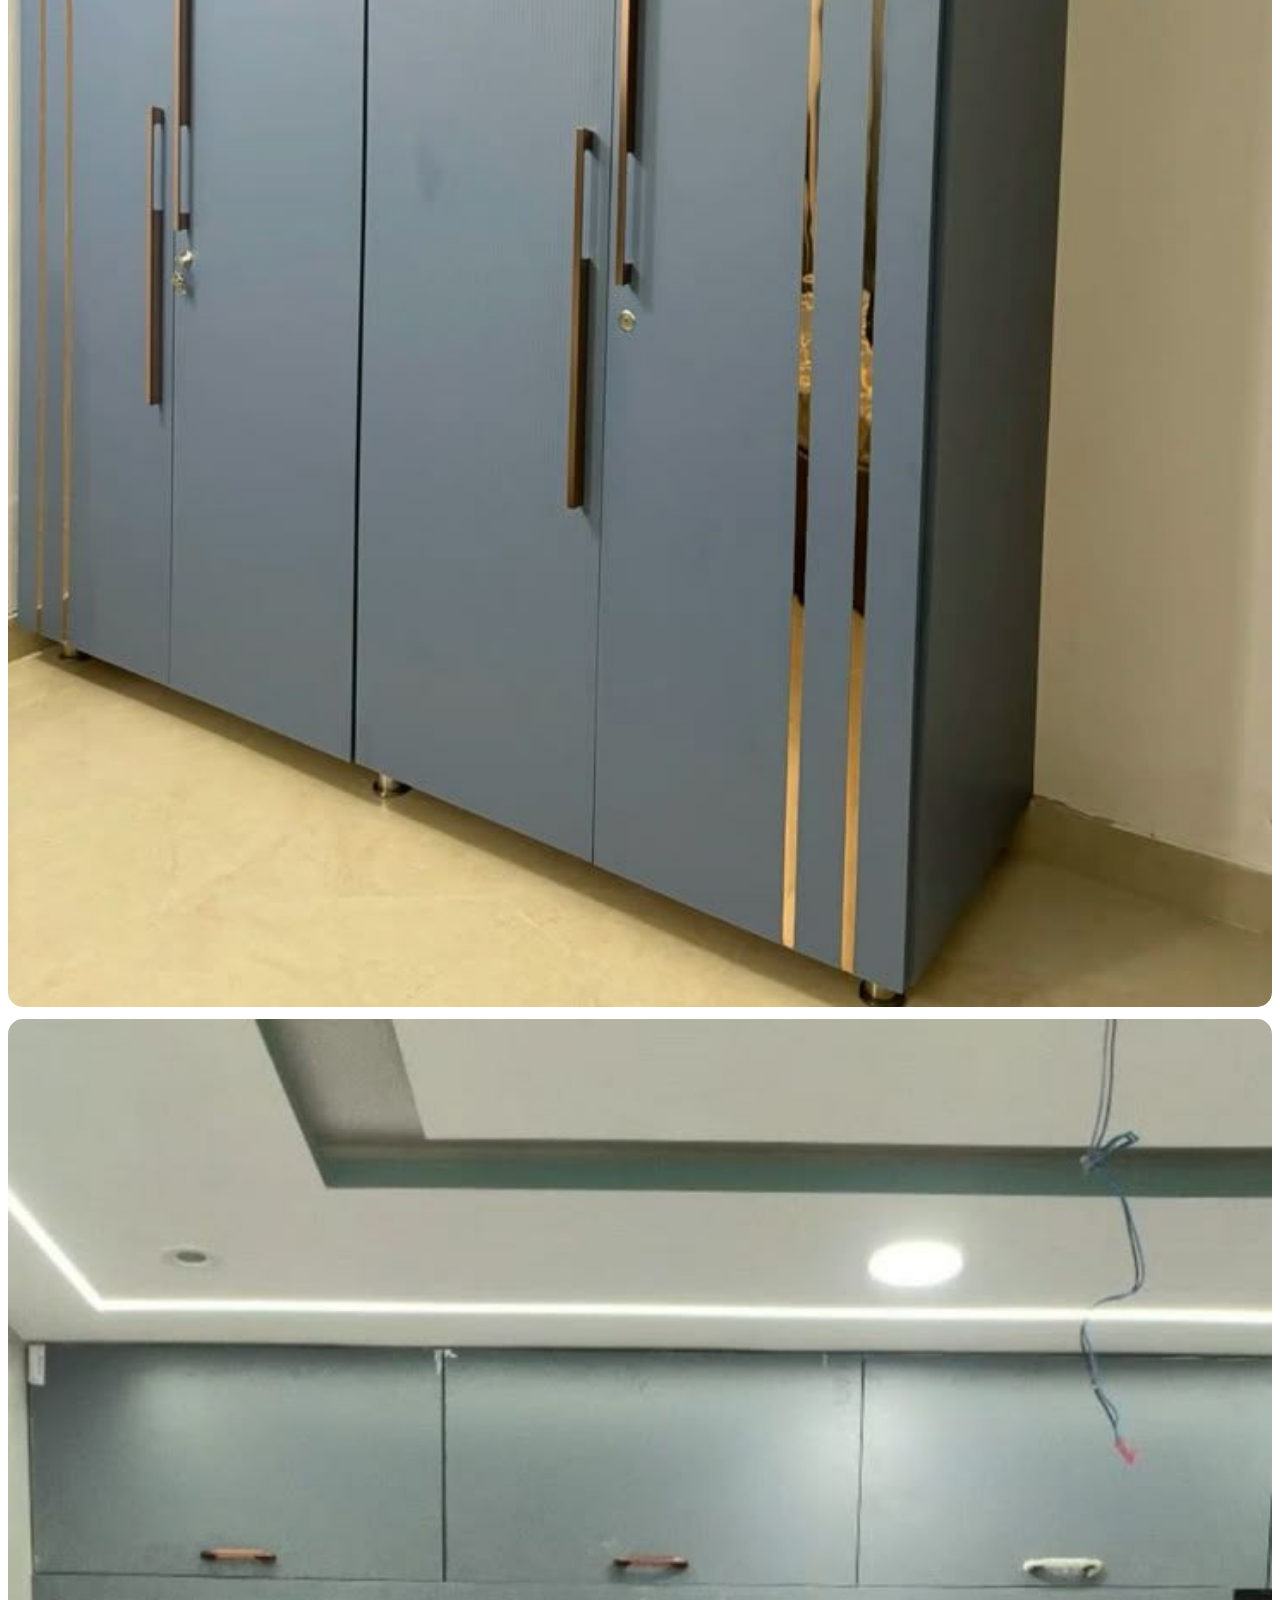
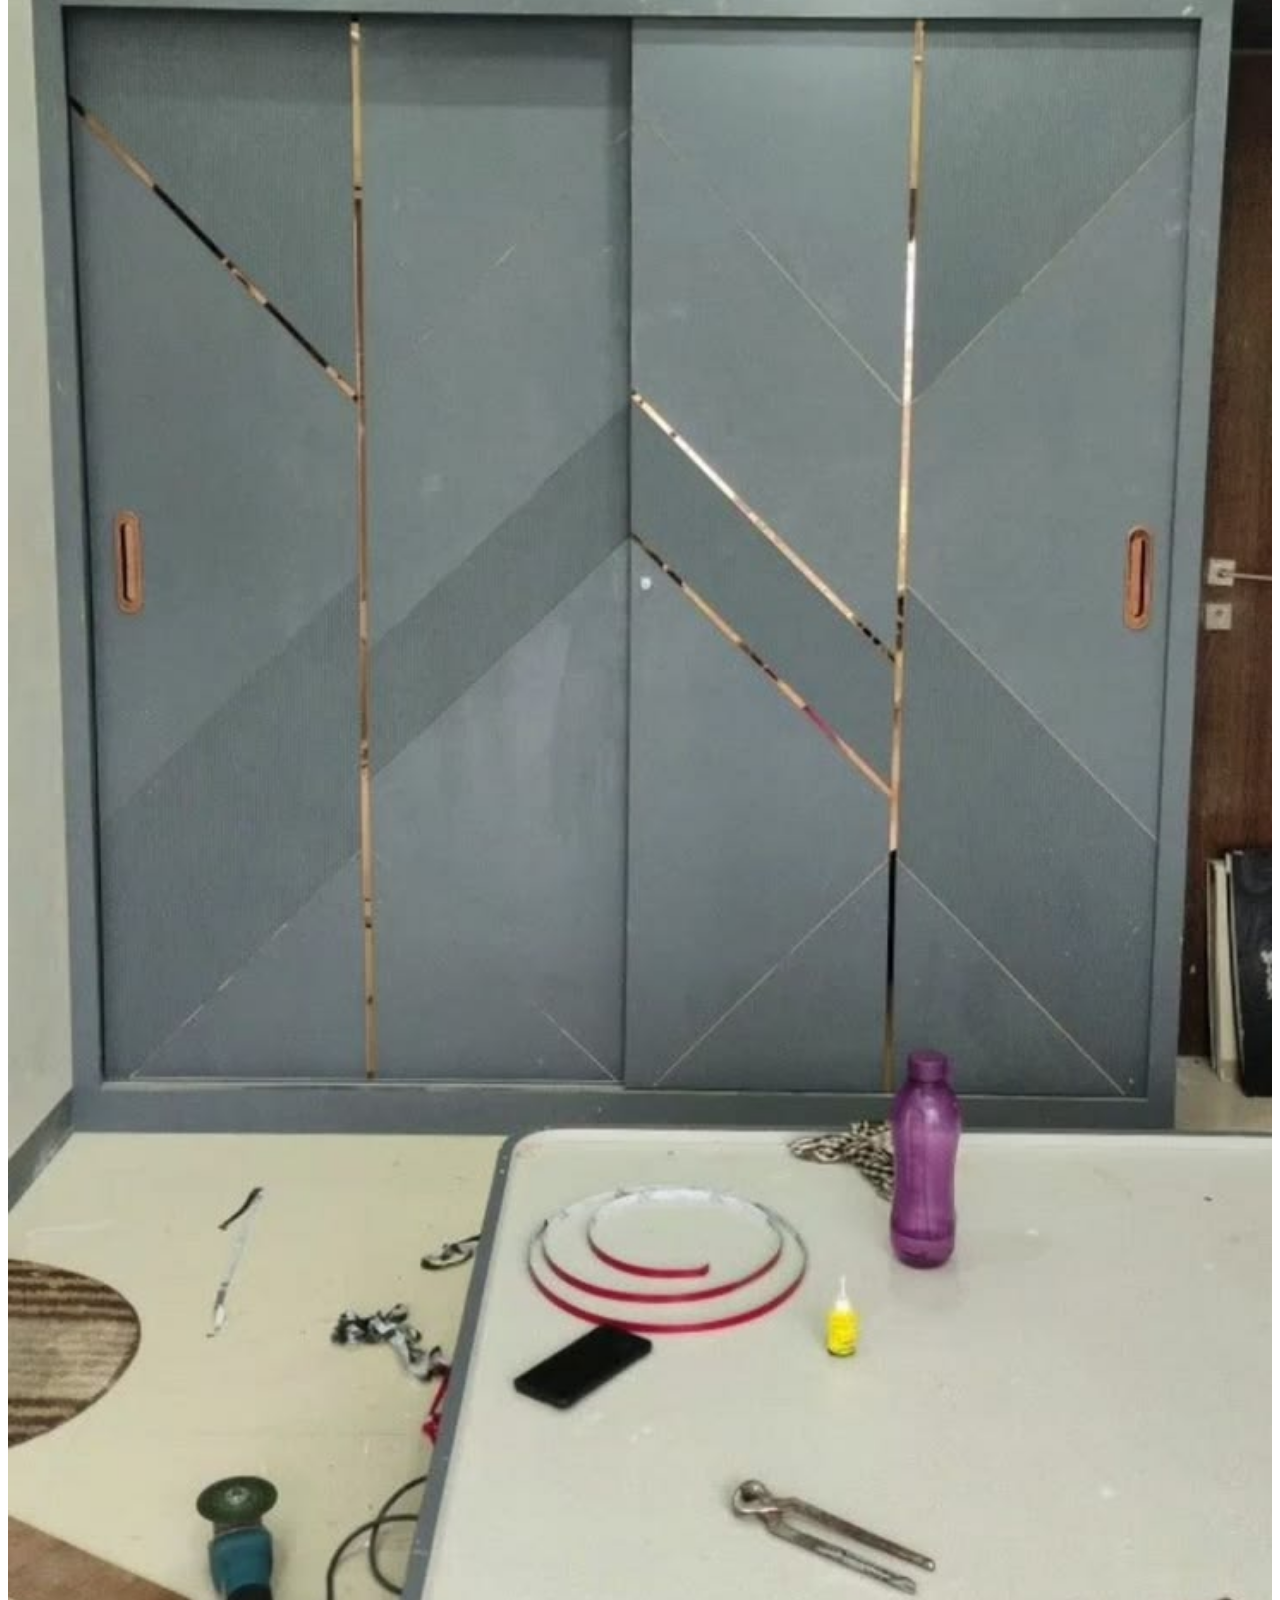
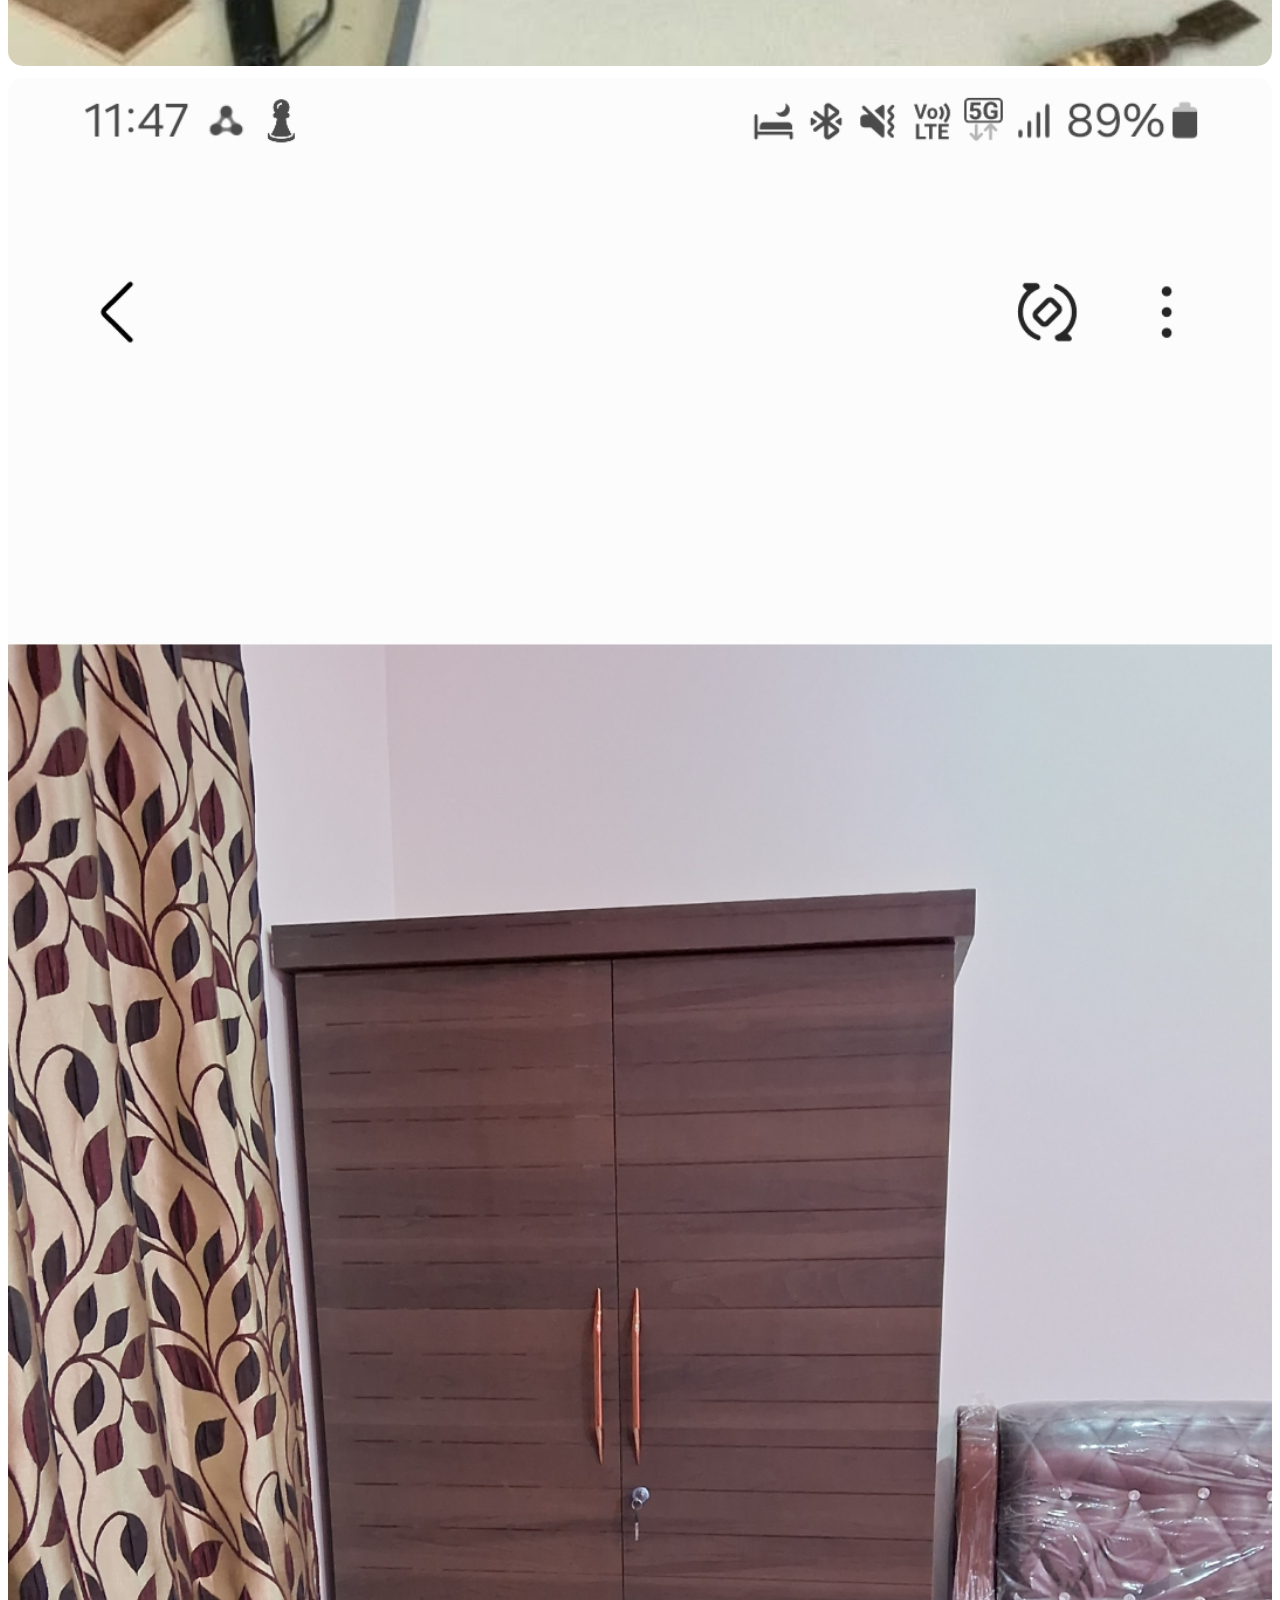
==== commit 34eb6c5c: "addding new images and update old once" ====
--- a/almira.html
+++ b/almira.html
@@ -7,21 +7,18 @@
     <link rel="stylesheet" href="product.css">
 </head>
 <body>
-    <div class="bed-images">
-        <img src="./Funiture.Assets/Almira/Almari (1).png" alt="Image 1">
-        <img src="./Funiture.Assets/Almira/110f053b0e1bbcf45f43e12685ad4d3d.jpg" alt="Image 2">
-        <img src="./Funiture.Assets/Almira/14ebe5d82b6c03dc8e6a86c99adcae7a.jpg" alt="Image 3">
-        <img src="./Funiture.Assets/Almira/213dc50358bba0dd2d1778da8c7446e6.jpg 4">
-        <img src="./Funiture.Assets/Almira/45a73d1a9472a0dc52d2a43b8204ee0a.jpg 5">
-        <img src="./Funiture.Assets/Almira/5f267b4f8e987b63047ed0da2f343482.jpg">
-        <img src="./Funiture.Assets/Almira/4d1456efd9c41cac877cb4bddddd3490.jpg">
-        <img src="./Funiture.Assets/Almira/5f267b4f8e987b63047ed0da2f343482.jpg">
-        <img src="./Funiture.Assets/Almira/6ca450990a4f25431d2d0a0247bfd39b.jpg">
-        <img src="./Funiture.Assets/Almira/7c76601fefdf03628aecefd7e465a7f9.jpg">
-        <img src="./Funiture.Assets/Almira/8ccfb21a65262eac4996fe005dfc0c9b.jpg" alt="Image 1">
-        <img src="./Funiture.Assets/Almira/image_3fefe80e (1).png" alt="Image 2">
-        <img src="./Funiture.Assets/Almira/image_a862c264 (1) (1).png" alt="Image 3">
-        <img src="./Funiture.Assets/Almira/Screenshot_20250320_114759_Gallery (2) (1).jpg" alt="Image 4">
+    <div class="products-images">
+        <img src="./Funiture.Assets/Almira/Modern-Almira-Images (1).jpg" alt="">
+        <img src="./Funiture.Assets/Almira/Modern-Almira-Images (2).jpg" alt="">
+        <img src="./Funiture.Assets/Almira/Modern-Almira-Images (3).jpg" alt="">
+        <img src="./Funiture.Assets/Almira/Modern-Almira-Images (4).jpg" alt="">
+        <img src="./Funiture.Assets/Almira/Modern-Almira-Images (5).jpg" alt="">
+        <img src="./Funiture.Assets/Almira/Modern-Almira-Images (6).jpg" alt="">
+        <img src="./Funiture.Assets/Almira/Modern-Almira-Images (7).jpg" alt="">
+        <img src="./Funiture.Assets/Almira/Modern-Almira-Images (8).jpg" alt="">
+        <img src="./Funiture.Assets/Almira/Modern-Almira-Images (9).jpg" alt="">
+        <img src="./Funiture.Assets/Almira/Modern-Almira-Images.jpg" alt="">
+        <img src="./Funiture.Assets/Almira/Modern-Almira-Images.png" alt="">
     </div>
     <dialog id="image-modal">
     <img id="modal-img" src="" alt="Full View">
--- a/product.css
+++ b/product.css
@@ -104,17 +104,17 @@
 }
 /*--------------bed images css ------------//*/
         /* --- Your existing code --- */
-.bed-images img {
+.products-images img {
     width: 100%;
     border-radius: 15px;
     margin-bottom: 8px;
     cursor: pointer; /* Change mouse cursor to a pointer to show it's clickable */
     transition: transform 0.2s ease;
 }
-.bed-images img:hover {
+.products-images img:hover {
     transform: scale(1.02); /* Slight zoom effect on hover */
 }
-.bed-images {
+.products-images {
     column-count: max(2, min(5, 200vw / 500px));
     column-gap: 10px;
     max-width: 1600px;
@@ -143,3 +143,32 @@
     border-radius: 8px;
     display: block;
 }
+
+/*   fakecss 
+.box-row{
+    display: flex;
+    flex-wrap: wrap;
+    row-gap: 20px;
+    justify-content: space-between;
+    margin: 20px 30px;
+}
+.box-col{
+    display: flex;
+    flex-direction: column;
+    gap: 10px;
+    padding: 15px 20px;
+    background: #fff;
+    max-width: 24%;
+    min-width: 200px;
+    z-index: 1;
+}
+.box-col a {
+    font-size: 13px;
+    color: #009999;
+    font-weight: 500;
+}
+.box-col a img{
+    max-width: 100%;
+}            
+
+*/
